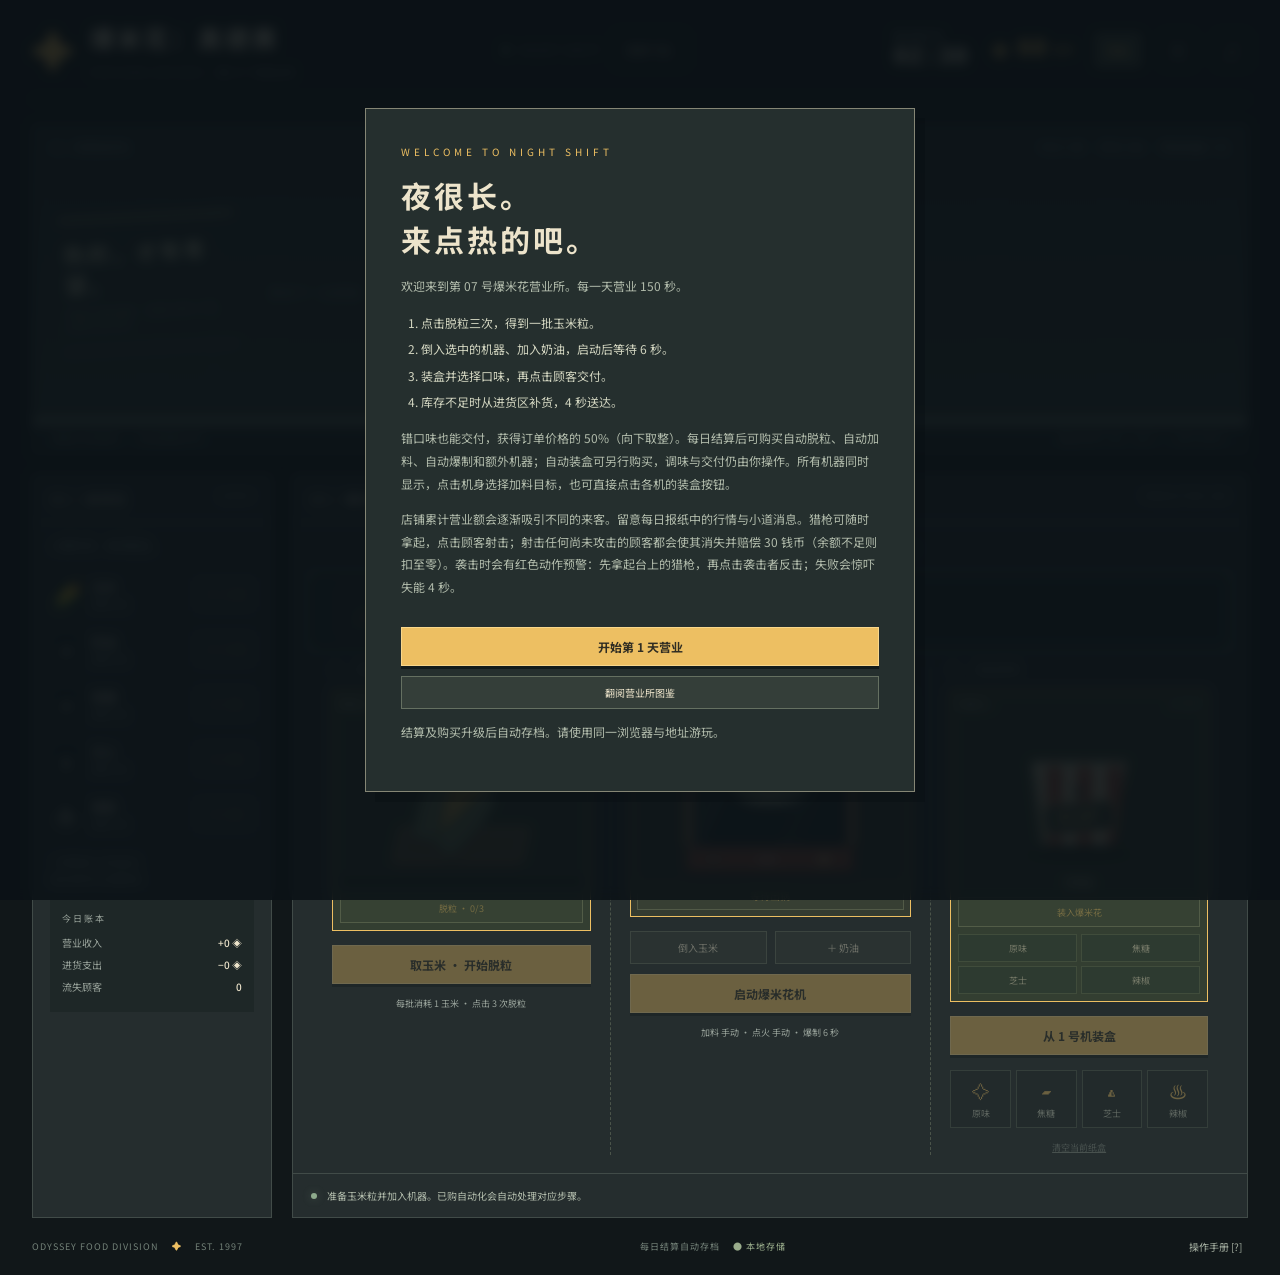
==== index.html @ 629ffd9e "初始版本提交" ====
<!doctype html>
<html lang="zh-CN">
<head><meta charset="utf-8"><meta name="viewport" content="width=device-width,initial-scale=1"><title>爆米花：奥德赛 · 深夜营业所</title><link rel="stylesheet" href="style.css"></head>
<body>
<div class="app">
 <header><div class="brand"><span class="brand-icon">✦</span><div><h1>爆米花：奥德赛</h1><small>POPCORN ODYSSEY / 第 07 号营业所</small></div></div><div class="shift"><span class="live-dot"></span> NIGHT SHIFT <b id="day">DAY 01</b></div><div class="stats"><span>营业倒计时 <b id="time">02:30</b></span><span class="wallet">◈ <b id="money">60</b><small> 钱币</small></span><button id="codex" class="codex-launch">图鉴</button><button id="pause" class="icon-btn" title="暂停营业">Ⅱ</button><button id="sound" class="icon-btn" title="声音开关">♪</button></div></header>
 <main>
  <section class="customers-zone"><div class="section-caption"><span>01 / 顾客接待区</span><span id="served">今日完成 00 单</span></div><div class="wall-sign"><span>热的，才有希望。</span><small>FRESH POPCORN · OPEN UNTIL THE LIGHTS GO OUT</small></div><div id="customers" class="customers"></div><div class="counter-front"><span>请按订单调味 · 点击顾客交付</span><span>营业许可 NO. 007 — ODYSSEY</span></div></section>
  <div class="workspace">
   <aside class="supply panel"><div class="panel-heading"><span>02 / 进货区</span><small>SUPPLY</small></div><p class="muted">小额补货，夜间配送。</p><div id="supplies"></div><div class="delivery-note">↳ 货物将在 4 秒后送达<br>每次进货均从余额扣除</div><div class="ledger"><span>今 日 账 本</span><div>营业收入 <b id="revenue">+0 ◈</b></div><div>进货支出 <b id="expense">−0 ◈</b></div><div>流失顾客 <b id="lost">0</b></div></div></aside>
   <section class="workbench panel"><div class="panel-heading"><span>03 / 爆米花操作台</span><small>PRODUCTION LINE</small></div><div class="steps"><span id="step1">1 脱粒</span><i>→</i><span id="step2">2 爆制</span><i>→</i><span id="step3">3 装盒</span><i>→</i><span id="step4">4 调味交付</span></div><div id="security-rack" class="security-rack"><button id="shotgun" class="shotgun" aria-label="拿起或放下猎枪"><svg viewBox="0 0 210 50" aria-hidden="true"><path d="M6 33L41 20 81 24 93 16 199 16V22H94L83 33 55 29 25 47Z" fill="#92684d" stroke="#17272b" stroke-width="3"/><path d="M86 14H201V21H85Z" fill="#a4aba0"/><path d="M71 30Q69 43 84 38L90 26" fill="none" stroke="#b4b6a4" stroke-width="3"/></svg><span id="gun-label">拿起猎枪</span></button><button id="fire-shotgun" class="secondary">空放一枪</button><span id="security-status">店员值守</span></div><div class="stations">
    <div class="station prep"><div class="station-label">A — 原料处理</div><div id="prep-tables" class="worktable-slots"></div><button id="shell" class="action">取玉米 · 开始脱粒</button><p class="hint">每批消耗 1 玉米 · 点击 3 次脱粒</p></div>
    <div class="station machine-station"><div class="station-label">B — 高温爆制</div><div id="machine-fleet" class="machine-fleet" aria-label="全部爆米花机"></div><div class="machine-actions"><button id="load" class="secondary">倒入玉米</button><button id="butter" class="secondary">＋ 奶油</button></div><button id="cook" class="action">启动爆米花机</button><p id="machine-hint" class="hint">玉米 + 奶油 → 1 份爆米花 · 6 秒</p></div>
    <div class="station packing"><div class="station-label">C — 装盒调味</div><div id="pack-tables" class="worktable-slots"></div><button id="pack" class="action">装入爆米花</button><div class="flavors"><button data-flavor="original"><i>✧</i>原味</button><button data-flavor="caramel"><i>▰</i>焦糖</button><button data-flavor="cheese"><i>◭</i>芝士</button><button data-flavor="chili"><i>♨</i>辣椒</button></div><button id="discard" class="text-btn">清空当前纸盒</button></div>
   </div><div class="work-status"><span class="status-lamp"></span><span id="instruction">营业准备中。每一份热食，都是漫长夜晚的小小慰藉。</span></div></section>
  </div>
 </main><footer><span>ODYSSEY FOOD DIVISION <b>✦</b> EST. 1997</span><span>每日结算自动存档 <span id="save-state">● 本地存储</span></span><button id="help">操作手册 [?]</button></footer>
</div><div id="gun-pointer" hidden aria-hidden="true"><span class="gun-reticle">+</span><svg viewBox="0 0 210 50" aria-hidden="true"><path d="M6 33L41 20 81 24 93 16 199 16V22H94L83 33 55 29 25 47Z" fill="#92684d" stroke="#17272b" stroke-width="3"/><path d="M86 14H201V21H85Z" fill="#a4aba0"/><path d="M71 30Q69 43 84 38L90 26" fill="none" stroke="#b4b6a4" stroke-width="3"/></svg><small>已持枪 · 右键放下</small></div><div id="combat-alert" class="combat-alert" role="status"></div><div id="toast" role="status"></div><div id="overlay" class="overlay"></div><div id="codex-overlay" class="overlay hidden" role="dialog" aria-modal="true" aria-label="营业所图鉴"></div><script src="catalog-data.js"></script><script src="ui-dom.js"></script><script src="characters.js"></script><script src="interface.js"></script><script src="night-events.js"></script><script src="gun-pointer.js"></script><script src="game.js"></script>
</body></html>
---- style.css ----
@import url('https://fonts.googleapis.com/css2?family=Noto+Sans+SC:wght@400;500;700;900&display=swap');
:root{--bg:#161c1e;--panel:#252d2e;--line:#414b48;--cream:#ede4cb;--muted:#99a39b;--yellow:#edbf62;--red:#ad5344;--green:#8daa8c}*{box-sizing:border-box}body{margin:0;background:#111719;color:var(--cream);font-family:'Noto Sans SC','Microsoft YaHei',sans-serif;font-size:14px}.app{max-width:1600px;margin:auto;padding:0 32px}button{font:inherit;cursor:pointer;transition:filter .15s,transform .15s}button:hover:not(:disabled){filter:brightness(1.16);transform:translateY(-1px)}button:disabled{opacity:.35;cursor:not-allowed}header{height:100px;display:flex;align-items:center;justify-content:space-between;border-bottom:1px solid var(--line);gap:20px}.brand{display:flex;align-items:center;gap:14px}.brand-icon{font-size:44px;color:var(--yellow)}h1{font-size:24px;letter-spacing:3px;margin:0 0 5px}.brand small{font-size:9px;letter-spacing:2px;color:var(--muted)}.shift{font-size:10px;letter-spacing:2px;color:var(--muted);display:flex;align-items:center;gap:12px}.shift b{color:var(--cream);border:1px solid var(--line);padding:8px 12px}.live-dot,.status-lamp{display:inline-block;background:var(--green);width:6px;height:6px;border-radius:50%;box-shadow:0 0 10px #8daa8c55}.stats{display:flex;align-items:center;gap:22px}.stats>span{font-size:10px;color:var(--muted)}.stats b{font-family:monospace;font-size:25px;color:var(--cream);display:block}.stats .wallet{display:flex;align-items:center;gap:7px;color:var(--yellow);font-size:20px}.wallet b{color:var(--yellow)}.wallet small{font-size:10px}.icon-btn{background:none;color:var(--cream);border:1px solid var(--line);width:32px;height:32px}.customers-zone{height:302px;position:relative;overflow:hidden;background:repeating-linear-gradient(90deg,transparent 0,transparent 119px,#ffffff03 120px),linear-gradient(#202a2b,#303d3a);border:1px solid var(--line);margin-top:24px}.section-caption{display:flex;justify-content:space-between;padding:14px 18px;font-size:10px;letter-spacing:2px;color:var(--muted)}.wall-sign{position:absolute;left:28px;top:90px;width:175px;transform:rotate(-3deg);border-top:3px solid #9f9d7a;border-bottom:1px solid #9f9d7a;padding:18px 4px;color:#b2b398}.wall-sign span{font-size:21px;font-weight:900;letter-spacing:3px}.wall-sign small{display:block;font-size:7px;margin-top:8px;line-height:1.8;letter-spacing:1px}.customers{display:flex;justify-content:center;gap:36px;height:240px;padding-left:180px}.customer{width:205px;position:relative;cursor:pointer;border:0;background:none;color:var(--cream);padding:0;align-self:stretch}.order{position:relative;background:var(--cream);color:#333a34;padding:11px 13px;text-align:left;box-shadow:4px 4px #0d171733;z-index:3;border-radius:2px}.order:after{content:'';position:absolute;bottom:-8px;left:28px;border-left:8px solid transparent;border-top:9px solid var(--cream)}.order .order-top{display:flex;justify-content:space-between;font-size:9px;color:#767768;margin-bottom:5px}.order strong{font-size:17px;letter-spacing:1px}.order .price{float:right;color:#7f6537;font-size:15px}.patience{height:3px;background:#c5c5b4;margin-top:9px}.patience div{height:100%;background:#748b6b;transition:width .2s}.customer svg{height:161px;width:155px;display:block;margin:0 auto}.customer.deliverable .order{outline:2px solid var(--yellow)}.empty-customer{width:205px;border:1px dashed #ffffff12;margin:35px 0 50px;display:flex;align-items:center;justify-content:center;font-size:11px;color:#7a8780;letter-spacing:2px}.counter-front{position:absolute;bottom:0;left:0;right:0;background:#1b2526;border-top:7px solid #69756a;box-shadow:0 -5px 0 #303a32;height:35px;padding:7px 20px;display:flex;justify-content:space-between;color:#8c998c;font-size:9px;letter-spacing:2px}.workspace{display:grid;grid-template-columns:240px 1fr;gap:20px;margin-top:20px}.panel{border:1px solid var(--line);background:var(--panel)}.panel-heading{display:flex;justify-content:space-between;border-bottom:1px solid var(--line);padding:15px 18px;font-size:12px;letter-spacing:2px}.panel-heading small{font-size:8px;color:var(--muted);letter-spacing:1px}.supply{padding-bottom:14px}.muted{color:var(--muted);font-size:11px;margin:14px 18px}.supply-item{display:flex;align-items:center;gap:10px;padding:10px 17px;border-bottom:1px solid #ffffff06}.supply-icon{width:32px;height:34px;display:grid;place-items:center;font-size:22px;background:#172022;border:1px solid #454b3c}.supply-info{flex:1;font-size:12px}.supply-info small{display:block;font-size:9px;color:var(--muted);margin-top:3px}.buy{background:#343d37;color:var(--yellow);border:1px solid #61624b;font-size:10px;padding:6px 7px;min-width:59px}.delivery-note{font-size:9px;line-height:1.9;color:var(--muted);margin:12px 18px}.ledger{margin:12px 17px 0;background:#1e2727;padding:12px;font-size:10px;color:var(--muted)}.ledger>span{font-size:9px;display:block;margin-bottom:10px}.ledger>div{display:flex;justify-content:space-between;margin:6px 0}.ledger b{color:var(--cream);font-weight:500}.steps{display:flex;justify-content:center;gap:22px;padding:18px 10px;color:#8c9890;font-size:10px}.steps i{font-style:normal;color:#626d63}.steps .active{color:var(--yellow)}.stations{display:grid;grid-template-columns:1fr 1.18fr 1fr;min-height:352px;padding:0 20px}.station{text-align:center;padding:0 19px;min-width:0}.station+.station{border-left:1px dashed #4b544a}.station-label{font-size:9px;letter-spacing:2px;color:#a6aea0;text-align:left}.prep-art{height:176px;position:relative;display:grid;place-items:center}.board{position:absolute;bottom:13px;width:165px;height:53px;background:#665542;border:3px solid #89765a;transform:skewX(-12deg);box-shadow:0 8px #463c31;background-image:repeating-linear-gradient(0deg,transparent 0,transparent 8px,#00000017 9px)}.corn{position:relative;width:55px;height:120px;transform:rotate(29deg);z-index:2;margin-top:5px;filter:drop-shadow(4px 4px 0 #0003)}.kernels{position:absolute;inset:0;border-radius:50% 50% 35% 35%;background:radial-gradient(ellipse,#f0c668 49%,#a88739 55%,transparent 60%) 0 0/12px 14px;background-color:#ccaa50;border:2px solid #c2a051}.leaf{position:absolute;background:#758566;border:2px solid #4b634d;width:28px;height:85px;bottom:-4px}.leaf.left{left:-10px;border-radius:100% 0 0 20%;transform:rotate(-18deg)}.leaf.right{right:-9px;border-radius:0 100% 20% 0;transform:rotate(18deg)}h3{font-size:12px;font-weight:500;margin:10px 0 14px}.progress{height:4px;background:#161e20;margin:0 0 15px}.progress>div{height:100%;background:var(--yellow);transition:width .2s;width:0}.action{background:var(--yellow);border:1px solid #f9d78b;color:#302d23;padding:10px 8px;width:100%;font-weight:700;font-size:12px;box-shadow:0 3px #121b1b}.hint{font-size:9px;line-height:1.7;color:var(--muted);margin-top:12px}.machine{width:190px;max-width:100%;margin:13px auto 15px;filter:drop-shadow(5px 5px 0 #1117)}.machine-roof{height:30px;background:#a95442;border:3px solid #432f28;outline:1px solid #c77759;font-size:9px;font-weight:900;line-height:24px;letter-spacing:1px}.machine-roof span{color:var(--yellow)}.machine-glass{height:126px;position:relative;overflow:hidden;border:7px solid #b77c57;border-top:0;border-bottom:0;background:linear-gradient(115deg,#a9c6b21b 25%,#d8e1cc2a 26%,transparent 29%,transparent 65%,#d8e1cc12 66%,transparent 80%),#182426}.pot{position:absolute;left:23%;top:25px;width:54%;height:35px;background:linear-gradient(90deg,#646b60,#b5b79b,#626d61);border-radius:3px 3px 30px 30px;border-top:6px solid #3b4540;z-index:2}.pot:before{content:'';position:absolute;width:4px;height:27px;background:#9c9e86;top:-31px;left:50%}.machine-base{height:36px;background:#9e5040;border:3px solid #583c2e;display:flex;align-items:center;justify-content:space-around}.machine-base span{width:7px;height:7px;background:#668a6c;border-radius:50%}.machine-base b{font-size:8px;font-weight:500}.machine-base i{font-style:normal;color:#eac979}.popcorn-pile{position:absolute;bottom:0;left:0;right:0;height:0;background:radial-gradient(circle at 7px 6px,#f3dfa0 0 5px,#bfa568 6px,transparent 7px) 0 0/17px 15px;transition:height 1s;z-index:1}.machine.ready .popcorn-pile{height:53px}.machine.cooking .popcorn-pile{height:35px;animation:pop .3s infinite alternate}.machine.cooking .heat-glow{position:absolute;inset:0;box-shadow:inset 0 -20px 40px #f4b54266}.machine.cooking .pot{animation:shake .15s infinite alternate}.machine-actions{display:flex;gap:8px;margin-bottom:10px}.secondary{background:#343e39;color:var(--cream);border:1px solid #657061;padding:8px 4px;font-size:10px;flex:1}.box-scene{height:170px;position:relative;display:grid;place-items:center}.food-box{position:relative;width:95px;height:103px;margin-top:30px;filter:drop-shadow(5px 5px 0 #1115);z-index:2}.carton{position:absolute;inset:20px 0 0;clip-path:polygon(0 0,100% 0,88% 100%,12% 100%);background:repeating-linear-gradient(90deg,#d7ccb0 0,#d7ccb0 15px,#a34e40 15px,#a34e40 30px);border-top:4px solid #ece1c3;color:#f3d480;display:flex;flex-direction:column;align-items:center;justify-content:center}.carton b{background:#283331;border:2px solid #d8be78;padding:2px 10px;transform:rotate(-5deg);font-family:Georgia;font-size:20px}.carton span{color:#2a3935;font-size:16px}.box-popcorn{position:absolute;top:0;width:95px;height:44px;border-radius:60% 60% 0 0;background:radial-gradient(circle,#f5e4b2 0 6px,#c4ac70 7px,transparent 8px) 0 0/17px 16px;opacity:0}.food-box.filled .box-popcorn{opacity:1}.food-box.caramel .box-popcorn{filter:sepia(1) saturate(3)}.food-box.cheese .box-popcorn{filter:sepia(1) saturate(5)}.food-box.chili .box-popcorn{filter:sepia(1) saturate(5) hue-rotate(325deg)}.shelf-shadow{position:absolute;bottom:10px;width:140px;height:16px;border-radius:50%;background:#111a1b66}.flavors{display:grid;grid-template-columns:repeat(4,1fr);gap:5px;margin-top:15px}.flavors button{background:#1e2727;border:1px solid #526052;color:#c5ccb9;font-size:9px;padding:7px 1px}.flavors i{display:block;font-style:normal;font-size:18px;color:var(--yellow);margin-bottom:3px}.flavors button.selected{border-color:var(--yellow);background:#4b4933;color:var(--yellow)}.text-btn{background:none;border:0;color:#8a958b;font-size:9px;margin-top:12px;text-decoration:underline}.work-status{border-top:1px solid var(--line);margin-top:18px;padding:14px 18px;display:flex;align-items:center;gap:10px;font-size:10px;color:#b2bcac}footer{display:flex;align-items:center;justify-content:space-between;color:#738178;font-size:9px;letter-spacing:1px;padding:20px 0}footer b{color:var(--yellow);margin:0 10px}footer button{color:#a5afa1;background:none;border:0;font-size:10px}#save-state{color:#9aad8c;margin-left:10px}#toast{position:fixed;bottom:40px;left:50%;transform:translate(-50%,20px);opacity:0;pointer-events:none;background:var(--cream);color:#303b33;padding:12px 24px;border-left:4px solid var(--yellow);z-index:20;transition:.2s;font-size:13px}#toast.show{opacity:1;transform:translate(-50%,0)}.overlay{position:fixed;inset:0;background:#0b1216df;backdrop-filter:blur(6px);display:grid;place-items:center;z-index:10;padding:20px}.overlay.hidden{display:none}.modal{max-width:550px;width:100%;border:1px solid #858675;background:#252f2e;padding:35px;box-shadow:10px 10px 0 #080e1155}.modal .eyebrow{color:var(--yellow);font-size:10px;letter-spacing:4px}.modal h2{font-size:30px;letter-spacing:3px;margin:14px 0}.modal p{font-size:12px;color:#b1bbab;line-height:1.9}.modal ol{padding-left:20px;color:#d2d5c0;font-size:12px;line-height:2.2}.modal .action{margin-top:16px}.modal .secondary{margin-top:10px;width:100%}.modal .result-row{display:flex;justify-content:space-between;padding:12px 0;border-bottom:1px solid var(--line);color:#bbc6b3}.modal .result-row b{color:var(--yellow)}@keyframes pop{to{transform:translateY(-7px)}}@keyframes shake{to{transform:rotate(3deg)}}@media(min-width:1500px){.customers-zone{height:325px}.customers{height:263px}.customer svg{height:185px}.stations{min-height:390px}.prep-art,.box-scene{height:200px}.machine{margin-top:26px;margin-bottom:25px}.machine-glass{height:140px}}@media(max-width:1100px){.app{padding:0 16px}.shift{display:none}.workspace{grid-template-columns:195px 1fr;gap:12px}.station{padding:0 10px}.stations{padding:0 10px}.wall-sign{display:none}.customers{padding-left:0;gap:20px}.steps{gap:12px}.panel-heading{padding:14px 12px}.panel-heading small{display:none}.supply-item{padding:10px}.stats{gap:12px}}@media(max-width:760px){header{height:85px}.brand-icon{display:none}h1{font-size:17px;letter-spacing:1px}.brand small{font-size:7px;letter-spacing:0}.stats{gap:9px}.stats b{font-size:20px}.stats .wallet small{display:none}.icon-btn{width:26px}.customers{gap:10px;padding:0 10px}.customer{width:31%}.order{padding:9px}.order strong{font-size:12px}.order .price{font-size:11px}.order .order-top{font-size:8px}.customer svg{max-width:100%}.customers-zone{margin-top:14px;height:270px}.workspace{display:flex;flex-direction:column}.supply #supplies{display:flex;flex-wrap:wrap}.supply-item{width:33.33%;padding:9px 7px}.supply-icon{display:none}.supply .muted,.delivery-note,.ledger{display:none}.supply{padding-bottom:0}.stations{min-height:350px;padding:0 5px}.station{padding:0 6px}.station-label{font-size:8px;letter-spacing:0}.prep-art{height:170px}.board{width:90px}.machine{margin-top:28px}.machine-roof{font-size:6px;letter-spacing:0}.machine-glass{height:117px;border-width:4px}.machine-base b{font-size:6px}.machine-actions{gap:4px}.secondary{font-size:9px}.action{font-size:10px;padding:10px 3px}.hint{font-size:8px}.flavors{grid-template-columns:repeat(2,1fr);margin-top:10px}.flavors button{padding:4px}.flavors i{display:inline;font-size:12px;margin-right:3px}h3{font-size:10px}.box-scene{height:175px}.food-box{transform:scale(.85)}.steps{font-size:9px;gap:8px}.work-status{font-size:9px}.counter-front span:last-child{display:none}footer{font-size:8px;letter-spacing:0}footer>span:first-child{display:none}.modal{padding:25px}.empty-customer{width:31%}}

/* After-hours upgrades and production fleet */
.overlay{overflow-y:auto;place-items:safe center}.modal{max-height:calc(100dvh - 40px);overflow-y:auto}.shop-modal{max-width:780px;padding:26px 30px}.shop-modal h2{font-size:25px;margin:10px 0 16px}.daily-summary{display:flex;flex-wrap:wrap;gap:8px 20px;font-size:11px;color:var(--muted);line-height:1.8}.daily-summary b{color:var(--yellow)}.shop-balance{display:flex;align-items:center;justify-content:space-between;border-bottom:1px solid var(--line);padding:15px 0;font-size:12px}.shop-balance b{color:var(--yellow);font:24px monospace}.upgrade-grid{display:grid;grid-template-columns:repeat(2,minmax(0,1fr));gap:12px;margin:15px 0}.upgrade-card{position:relative;background:#1c2727;border:1px solid #48594f;padding:14px}.upgrade-icon{position:absolute;right:13px;top:12px;color:var(--yellow);font-size:24px}.upgrade-card h3{font-size:13px;margin:0 30px 8px 0}.upgrade-card p{font-size:11px;line-height:1.7;min-height:38px;margin:0}.upgrade-card .secondary{margin-top:9px;color:var(--yellow)}.next-night{border-left:3px solid #9c8baf;background:#383444;padding:12px 15px;display:flex;flex-direction:column;gap:6px}.next-night b{color:#d1c2e4;font-size:12px}.next-night span{font-size:10px;color:#b5b0c3}.shop-modal p.save-note{font-size:10px;margin-bottom:0}.shop-modal>.action{margin-top:12px}.machine-fleet{display:flex;gap:8px;margin:0 20px 18px;padding:0 0 12px;border-bottom:1px solid #414b48}.machine-tab{display:flex;align-items:center;gap:8px;background:#1c2829;color:var(--muted);border:1px solid #4a5951;padding:8px 12px;flex:1;min-width:0}.machine-tab b{font-size:10px;white-space:nowrap}.machine-tab small{font-size:9px;margin-left:auto;white-space:nowrap}.machine-tab.selected{border-color:var(--yellow);color:var(--yellow);background:#383d31}.machine-tab.unit-ready .mini-machine{color:#b9dc97;text-shadow:0 0 9px #b9dc9766}.mini-machine{font-size:20px}.customers{justify-content:flex-start;overflow-x:auto;overflow-y:hidden;padding-right:20px;padding-bottom:8px;scrollbar-width:thin;scrollbar-color:#81927a #24302f}.customer,.empty-customer{flex-shrink:0}.discount-delivery .order{outline:2px solid #bb7957}.discount-label{display:block;color:#9e503c;font-size:9px;margin-top:3px}.order .price{float:none;display:block;margin-top:3px}.customers-zone{height:330px}.customers{height:268px}.section-caption{letter-spacing:1px}.order{min-height:87px}.customer svg{height:153px}@media(max-width:1100px){.customers{padding-left:20px}}@media(max-width:760px){.customers-zone{height:315px}.customers{height:252px;gap:10px;padding-left:10px;padding-right:10px}.customer,.empty-customer{width:155px}.section-caption{font-size:9px;gap:12px}.section-caption>span:last-child{text-align:right;max-width:65%}.machine-fleet{margin:0 10px 12px;display:grid;grid-template-columns:repeat(2,minmax(0,1fr))}.machine-tab{padding:6px}.machine-tab small{font-size:8px}.shop-modal{padding:20px}.upgrade-card{padding:10px}.upgrade-card p{font-size:10px;min-height:51px}.upgrade-icon{font-size:18px;right:8px}.upgrade-card h3{font-size:11px;margin-right:20px}.next-night span{line-height:1.6}}@media(max-width:390px){.upgrade-grid{grid-template-columns:1fr}.upgrade-card p{min-height:0}}

/* All machines remain visible; the fleet scales down as it grows. */
.stations{grid-template-columns:minmax(120px,.8fr) minmax(260px,1.8fr) minmax(130px,.85fr)}
.machine-fleet{display:grid;grid-template-columns:repeat(2,minmax(0,1fr));gap:10px;margin:14px 0;padding:0;border:0;align-content:center;min-height:215px}.machine-fleet.fleet-count-1{grid-template-columns:minmax(0,1fr)}.machine-unit{min-width:0;border:1px solid #526052;background:#1c2728;padding:6px}.machine-unit.selected{border-color:var(--yellow);background:#343b31}.machine-select{display:block;width:100%;padding:0;background:none;border:0;color:var(--cream)}.unit-heading{display:flex;justify-content:space-between;align-items:center;font-size:10px;gap:4px}.unit-heading small{font-size:8px;color:var(--muted)}.machine-select .machine{width:170px;max-width:100%;margin:8px auto;filter:drop-shadow(2px 3px 0 #1117)}.machine-select .machine-glass{height:100px}.machine-select .machine-roof{font-size:8px;height:25px;line-height:19px}.machine-select .machine-base{height:28px}.unit-pack{width:100%;border:1px solid #8c9670;color:var(--yellow);background:#3d4737;font-size:10px;padding:6px 2px}.fleet-count-2 .machine{width:140px}.fleet-count-3 .machine,.fleet-count-4 .machine{width:110px;margin:5px auto}.fleet-count-3 .machine-glass,.fleet-count-4 .machine-glass{height:65px;border-width:4px}.fleet-count-3 .machine-roof,.fleet-count-4 .machine-roof{height:20px;line-height:14px;font-size:7px}.fleet-count-3 .machine-base,.fleet-count-4 .machine-base{height:22px}.fleet-count-3 .machine-base b,.fleet-count-4 .machine-base b{font-size:7px}.fleet-count-3 .pot,.fleet-count-4 .pot{top:16px;height:24px}.fleet-count-3 .machine.ready .popcorn-pile,.fleet-count-4 .machine.ready .popcorn-pile{height:27px}.machine-station .machine-actions{margin-top:12px}.machine-unit .machine-select:disabled{opacity:.8}.codex-launch{border:1px solid #9b9b70;background:#354138;color:var(--yellow);padding:7px 10px;font-size:11px;white-space:nowrap}#codex-overlay{z-index:15}.codex-modal{max-width:920px;width:100%}.codex-heading{display:flex;align-items:center;justify-content:space-between;gap:20px}.codex-heading h2{font-size:26px;margin:10px 0 18px}.codex-heading .secondary{width:auto;flex:none;margin:0;padding:9px 15px}.codex-tabs{display:flex;gap:10px;border-bottom:1px solid var(--line);padding-bottom:12px}.codex-tabs button{border:1px solid #56665b;background:#202d2d;color:#b6c0ae;padding:10px 16px}.codex-tabs button.selected{border-color:var(--yellow);color:var(--yellow);background:#3a4131}.codex-note{font-size:10px!important}.encyclopedia-grid{display:grid;grid-template-columns:repeat(3,minmax(0,1fr));gap:14px}.encyclopedia-entry{padding:15px;border:1px solid #4b5b50;background:#1b2828;min-width:0}.encyclopedia-entry>small{font-size:9px;color:#a4af96;letter-spacing:1px}.encyclopedia-entry h3{font-size:15px;margin:8px 0}.encyclopedia-entry p{font-size:11px;line-height:1.8;margin:8px 0}.entry-rule{color:#d4d3b3!important;border-left:2px solid #8e9568;padding-left:9px}.entry-metrics{font-size:10px;line-height:1.8;color:var(--yellow);border-top:1px solid #3e4c42;padding-top:10px;margin-top:12px}.specimen{height:130px;display:flex;align-items:center;justify-content:center;background:radial-gradient(ellipse,#66736530,transparent 75%);margin-bottom:12px;overflow:hidden}.specimen svg{height:150px;width:130px}.ingredient-entry .specimen{font-size:66px;color:var(--yellow)}.ingredient-caramel{color:#c98a47!important}.ingredient-cheese{color:#e2bc58!important}.ingredient-chili{color:#b56c50!important}.unknown-portrait{font:60px Georgia;color:#64716a;border:1px dashed #58645a;border-radius:45% 45% 20% 20%;padding:20px 34px}.entry-locked{background:#20292a;border-style:dashed}.entry-locked h3,.entry-locked p{color:#829188!important}@media(max-width:1100px){.stations{grid-template-columns:minmax(110px,.8fr) minmax(225px,1.6fr) minmax(120px,.9fr)}.station{padding:0 8px}.stats{gap:8px}}@media(max-width:760px){.stations{display:grid;grid-template-columns:1fr 1fr;gap:18px 0}.machine-station{grid-column:1/-1;grid-row:1;border-left:0!important;border-bottom:1px dashed #4b544a;padding-bottom:15px}.machine-station .station-label{text-align:center}.prep{grid-column:1;grid-row:2}.packing{grid-column:2;grid-row:2}.machine-fleet{min-height:0;margin:12px 0}.machine-fleet.fleet-count-1{max-width:220px;margin:12px auto}.fleet-count-2{max-width:380px;margin:12px auto}.fleet-count-3,.fleet-count-4{grid-template-columns:repeat(2,minmax(0,1fr));max-width:400px;margin:12px auto}.machine-station>.action,.machine-station>.machine-actions{max-width:400px;margin-left:auto;margin-right:auto}.machine-station .machine-hint{margin-bottom:0}.machine-unit{padding:7px}.unit-pack{min-height:32px}.codex-modal{padding:20px}.encyclopedia-grid{grid-template-columns:repeat(2,minmax(0,1fr));gap:10px}.encyclopedia-entry{padding:10px}.codex-tabs button{padding:8px 10px;font-size:11px}.specimen{height:110px}.codex-launch{padding:6px}.stats{gap:5px}.brand small{max-width:125px;display:block}header{gap:8px}h1{font-size:14px}.stats b{font-size:17px}.stats>span{font-size:8px}}@media(max-width:390px){.encyclopedia-grid{grid-template-columns:1fr}.codex-heading h2{font-size:22px}.stats .wallet{gap:3px}.brand small{font-size:6px}.codex-launch{font-size:10px}}

/* Preserve hit targets while timers update and while hovering. */
button:hover:not(:disabled){transform:none}.worktable-slots{display:grid;grid-template-columns:repeat(2,minmax(0,1fr));gap:5px;margin:12px 0}.table-slot{border:1px solid #536351;background:#1d2b2b;color:#bfc6b4;padding:7px 3px;font-size:9px;min-width:0;min-height:40px}.table-slot small{display:block;font-size:8px;margin-top:4px;color:var(--muted)}.table-slot.selected{border-color:var(--yellow);color:var(--yellow);background:#3a4233}.unit-pack,.table-slot,.buy,.machine-select{touch-action:manipulation}

/* Every workstation has its own complete illustration and controls. */
.stations{grid-template-columns:minmax(0,1fr) minmax(0,1.08fr) minmax(0,1fr)}.worktable-fleet{display:grid;grid-template-columns:repeat(2,minmax(0,1fr));gap:8px;margin:14px 0}.worktable-fleet.table-count-1{grid-template-columns:minmax(0,1fr)}.worktable-unit{min-width:0;padding:7px;border:1px solid #536351;background:#1b2828}.worktable-unit.selected{border-color:var(--yellow);background:#333e31}.table-select{display:block;width:100%;padding:0;border:0;background:none;color:var(--cream)}.table-select:disabled{opacity:.8}.worktable-unit .prep-art{height:110px}.worktable-unit .corn{transform:rotate(29deg) scale(.65);margin-top:-16px}.worktable-unit .board{width:90%;max-width:130px;height:35px;bottom:9px}.shelled-grains{position:absolute;bottom:12px;right:12%;color:#efc05e;font-size:20px;line-height:.55;letter-spacing:3px;transform:rotate(-8deg);z-index:3;text-shadow:1px 2px #92733c}.worktable-unit .progress{margin:9px 0}.worktable-unit .box-scene{height:113px}.worktable-unit .food-box{transform:scale(.7);margin-top:5px}.worktable-unit .shelf-shadow{max-width:90%;width:110px;bottom:8px}.box-state{display:block;font-size:10px;margin:3px 0 8px;min-height:15px}.table-flavors{display:grid;grid-template-columns:repeat(2,minmax(0,1fr));gap:4px;margin-top:7px}.table-flavors button{font-size:9px;padding:6px 1px;min-height:28px;background:#24332f;color:var(--cream);border:1px solid #59674f}.table-flavors button.selected{color:var(--yellow);border-color:var(--yellow)}.table-count-1 .prep-art{height:160px}.table-count-1 .corn{transform:rotate(29deg) scale(.95);margin-top:5px}.table-count-1 .box-scene{height:160px}.table-count-1 .food-box{transform:scale(1)}.table-count-3 .prep-art,.table-count-4 .prep-art{height:90px}.table-count-3 .corn,.table-count-4 .corn{transform:rotate(29deg) scale(.5);margin-top:-25px}.table-count-3 .box-scene,.table-count-4 .box-scene{height:90px}.table-count-3 .food-box,.table-count-4 .food-box{transform:scale(.58);margin-top:-10px}.worktable-unit .unit-heading{font-size:9px;flex-wrap:wrap}.worktable-unit .unit-heading small{font-size:8px}.worktable-unit .unit-pack{font-size:9px;min-height:30px}@media(max-width:1100px) and (min-width:761px){.station{padding:0 5px}.worktable-fleet{gap:5px}.worktable-unit{padding:5px}.worktable-unit .unit-heading small{font-size:7px}.worktable-unit .unit-pack{font-size:8px}}@media(max-width:760px){.stations{grid-template-columns:1fr 1fr}.worktable-unit{padding:5px}.worktable-fleet{gap:5px}.table-flavors button{font-size:8px}.worktable-unit .unit-heading small{display:block}.worktable-unit .prep-art{height:90px}.worktable-unit .corn{transform:rotate(29deg) scale(.5)}.worktable-unit .food-box{transform:scale(.55)}.worktable-unit .box-scene{height:90px}.table-count-1 .prep-art,.table-count-1 .box-scene{height:140px}.table-count-1 .corn{transform:rotate(29deg) scale(.85)}.table-count-1 .food-box{transform:scale(.9)}}

.security-rack{display:flex;align-items:center;gap:18px;padding:10px 20px;margin:0 18px 15px;border:1px solid #687258;background:#182526;position:sticky;top:0;z-index:5}.shotgun{display:flex;align-items:center;gap:10px;background:#394137;color:var(--cream);border:1px solid #8a9375;padding:5px 12px;flex-shrink:0}.shotgun svg{width:145px;height:40px}.shotgun span{font-size:11px}.shotgun.armed{border-color:var(--yellow);color:var(--yellow);background:#5a5031}.security-rack>span{font-size:11px;color:#b8c1ad}.security-rack.danger{border-color:#d47f60;background:#3d2d29}.customer.attacking{z-index:4}.customer.attacking .order{background:#e1ad8a;outline:3px solid #c05c46}.customer.attacking svg{animation:attack-windup .24s ease-in-out infinite alternate;filter:drop-shadow(0 0 7px #df785477)}.attack-caption{position:absolute;bottom:22px;left:0;right:0;background:#813f30;color:#ffe4b4;font-size:11px;padding:6px;pointer-events:none}.combat-alert{position:fixed;inset:0;pointer-events:none;z-index:8;display:grid;place-items:center;font-size:24px;font-weight:900;color:#f5d6b8;letter-spacing:3px}.combat-alert.stunned{background:#46281e33;box-shadow:inset 0 0 100px #902f3466;text-shadow:0 2px 6px #111}.combat-alert.shot{background:#fff2cc77}.newspaper{color:#303530;background:#dfdac5;padding:24px;border:5px double #586052;font-family:Georgia,'Microsoft YaHei',serif}.newspaper h2{font-size:42px;text-align:center;letter-spacing:12px;margin:12px 0;color:#293d37}.paper-meta{text-align:center;font-size:10px;letter-spacing:2px}.paper-rule{text-align:center;border-top:3px solid #455344;border-bottom:1px solid #455344;padding:8px;font-size:11px}.newspaper article{border-bottom:1px solid #8b917b;padding:17px 0}.newspaper article small{color:#65715c;font-size:10px}.newspaper article h3{font-size:20px;text-align:left;font-weight:900;margin:9px 0}.newspaper article p{color:#4e5b4b;font-size:13px;line-height:1.9}.newspaper article b{font-size:12px}.newspaper .paper-rumour{background:#cbcdb7;padding:13px;margin-top:15px;border:0}.newspaper .paper-footnote{font-size:10px;color:#5c6b55}.newspaper .action{background:#354a3d;color:#e9dfb9;border-color:#637355}@keyframes attack-windup{from{transform:translateY(0) rotate(-3deg) scale(1.02)}to{transform:translateY(-8px) rotate(3deg) scale(1.1)}}@media(max-width:760px){.security-rack{padding:8px;margin:0 9px 12px;gap:9px;flex-wrap:wrap}.shotgun svg{width:105px}.security-rack>span{font-size:10px}.newspaper{padding:14px;border-width:3px}.newspaper h2{font-size:30px;letter-spacing:6px}.newspaper article h3{font-size:17px}.newspaper article p{font-size:12px}.combat-alert{font-size:17px}}
.customer.attacking .patience{background:#875944}.combat-paused .customer.attacking svg{animation-play-state:paused}
.security-rack #fire-shotgun{flex:none;margin:0;min-height:36px;padding:8px 12px;white-space:nowrap}.security-rack #security-status{flex:1;min-width:140px}

#gun-pointer{position:fixed;z-index:30;pointer-events:none;width:175px;height:70px;filter:drop-shadow(2px 4px 3px #0009)}#gun-pointer[hidden]{display:none}#gun-pointer svg{position:absolute;width:165px;height:42px;left:7px;top:10px;transform:rotate(195deg)}#gun-pointer .gun-reticle{position:absolute;left:-7px;top:-13px;color:#ffe2a0;font:24px monospace;text-shadow:0 1px 3px #000}#gun-pointer small{position:absolute;top:55px;left:15px;white-space:nowrap;color:#f6dfb0;background:#1b282ae6;padding:3px 6px;font-size:9px}
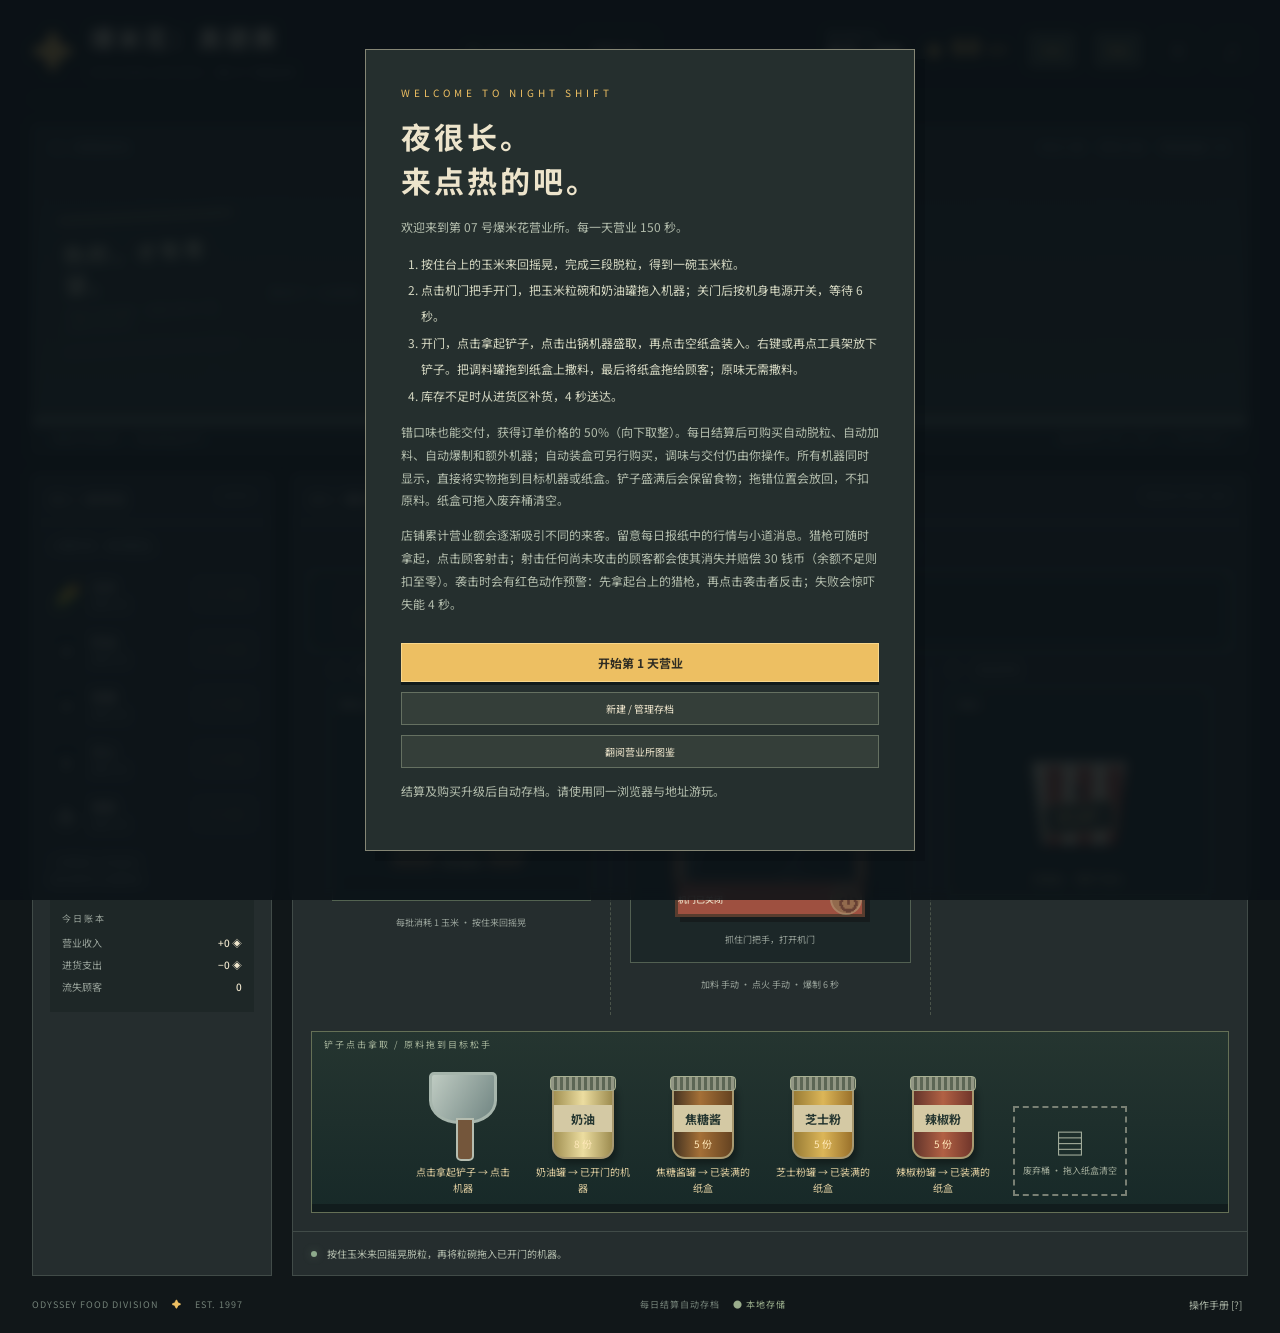
==== commit 8616844a: "增加了存档管理功能 增加了操作动作 手感有待优化" ====
--- a/index.html
+++ b/index.html
@@ -3,17 +3,17 @@
 <head><meta charset="utf-8"><meta name="viewport" content="width=device-width,initial-scale=1"><title>爆米花：奥德赛 · 深夜营业所</title><link rel="stylesheet" href="style.css"></head>
 <body>
 <div class="app">
- <header><div class="brand"><span class="brand-icon">✦</span><div><h1>爆米花：奥德赛</h1><small>POPCORN ODYSSEY / 第 07 号营业所</small></div></div><div class="shift"><span class="live-dot"></span> NIGHT SHIFT <b id="day">DAY 01</b></div><div class="stats"><span>营业倒计时 <b id="time">02:30</b></span><span class="wallet">◈ <b id="money">60</b><small> 钱币</small></span><button id="codex" class="codex-launch">图鉴</button><button id="pause" class="icon-btn" title="暂停营业">Ⅱ</button><button id="sound" class="icon-btn" title="声音开关">♪</button></div></header>
+ <header><div class="brand"><span class="brand-icon">✦</span><div><h1>爆米花：奥德赛</h1><small>POPCORN ODYSSEY / 第 07 号营业所</small></div></div><div class="shift"><span class="live-dot"></span> NIGHT SHIFT <b id="day">DAY 01</b></div><div class="stats"><span>营业倒计时 <b id="time">02:30</b></span><span class="wallet">◈ <b id="money">60</b><small> 钱币</small></span><button id="save-manager" class="codex-launch">存档</button><button id="codex" class="codex-launch">图鉴</button><button id="pause" class="icon-btn" title="暂停营业">Ⅱ</button><button id="sound" class="icon-btn" title="声音开关">♪</button></div></header>
  <main>
-  <section class="customers-zone"><div class="section-caption"><span>01 / 顾客接待区</span><span id="served">今日完成 00 单</span></div><div class="wall-sign"><span>热的，才有希望。</span><small>FRESH POPCORN · OPEN UNTIL THE LIGHTS GO OUT</small></div><div id="customers" class="customers"></div><div class="counter-front"><span>请按订单调味 · 点击顾客交付</span><span>营业许可 NO. 007 — ODYSSEY</span></div></section>
+  <section class="customers-zone"><div class="section-caption"><span>01 / 顾客接待区</span><span id="served">今日完成 00 单</span></div><div class="wall-sign"><span>热的，才有希望。</span><small>FRESH POPCORN · OPEN UNTIL THE LIGHTS GO OUT</small></div><div id="customers" class="customers"></div><div class="counter-front"><span>请按订单调味 · 拖动纸盒交付</span><span>营业许可 NO. 007 — ODYSSEY</span></div></section>
   <div class="workspace">
    <aside class="supply panel"><div class="panel-heading"><span>02 / 进货区</span><small>SUPPLY</small></div><p class="muted">小额补货，夜间配送。</p><div id="supplies"></div><div class="delivery-note">↳ 货物将在 4 秒后送达<br>每次进货均从余额扣除</div><div class="ledger"><span>今 日 账 本</span><div>营业收入 <b id="revenue">+0 ◈</b></div><div>进货支出 <b id="expense">−0 ◈</b></div><div>流失顾客 <b id="lost">0</b></div></div></aside>
    <section class="workbench panel"><div class="panel-heading"><span>03 / 爆米花操作台</span><small>PRODUCTION LINE</small></div><div class="steps"><span id="step1">1 脱粒</span><i>→</i><span id="step2">2 爆制</span><i>→</i><span id="step3">3 装盒</span><i>→</i><span id="step4">4 调味交付</span></div><div id="security-rack" class="security-rack"><button id="shotgun" class="shotgun" aria-label="拿起或放下猎枪"><svg viewBox="0 0 210 50" aria-hidden="true"><path d="M6 33L41 20 81 24 93 16 199 16V22H94L83 33 55 29 25 47Z" fill="#92684d" stroke="#17272b" stroke-width="3"/><path d="M86 14H201V21H85Z" fill="#a4aba0"/><path d="M71 30Q69 43 84 38L90 26" fill="none" stroke="#b4b6a4" stroke-width="3"/></svg><span id="gun-label">拿起猎枪</span></button><button id="fire-shotgun" class="secondary">空放一枪</button><span id="security-status">店员值守</span></div><div class="stations">
-    <div class="station prep"><div class="station-label">A — 原料处理</div><div id="prep-tables" class="worktable-slots"></div><button id="shell" class="action">取玉米 · 开始脱粒</button><p class="hint">每批消耗 1 玉米 · 点击 3 次脱粒</p></div>
+    <div class="station prep"><div class="station-label">A — 原料处理</div><div id="prep-tables" class="worktable-slots"></div><button id="shell" class="action">取玉米 · 开始脱粒</button><p class="hint">每批消耗 1 玉米 · 按住来回摇晃</p></div>
     <div class="station machine-station"><div class="station-label">B — 高温爆制</div><div id="machine-fleet" class="machine-fleet" aria-label="全部爆米花机"></div><div class="machine-actions"><button id="load" class="secondary">倒入玉米</button><button id="butter" class="secondary">＋ 奶油</button></div><button id="cook" class="action">启动爆米花机</button><p id="machine-hint" class="hint">玉米 + 奶油 → 1 份爆米花 · 6 秒</p></div>
     <div class="station packing"><div class="station-label">C — 装盒调味</div><div id="pack-tables" class="worktable-slots"></div><button id="pack" class="action">装入爆米花</button><div class="flavors"><button data-flavor="original"><i>✧</i>原味</button><button data-flavor="caramel"><i>▰</i>焦糖</button><button data-flavor="cheese"><i>◭</i>芝士</button><button data-flavor="chili"><i>♨</i>辣椒</button></div><button id="discard" class="text-btn">清空当前纸盒</button></div>
-   </div><div class="work-status"><span class="status-lamp"></span><span id="instruction">营业准备中。每一份热食，都是漫长夜晚的小小慰藉。</span></div></section>
+   </div><div id="physical-tools"></div><div class="work-status"><span class="status-lamp"></span><span id="instruction">营业准备中。每一份热食，都是漫长夜晚的小小慰藉。</span></div></section>
   </div>
  </main><footer><span>ODYSSEY FOOD DIVISION <b>✦</b> EST. 1997</span><span>每日结算自动存档 <span id="save-state">● 本地存储</span></span><button id="help">操作手册 [?]</button></footer>
-</div><div id="gun-pointer" hidden aria-hidden="true"><span class="gun-reticle">+</span><svg viewBox="0 0 210 50" aria-hidden="true"><path d="M6 33L41 20 81 24 93 16 199 16V22H94L83 33 55 29 25 47Z" fill="#92684d" stroke="#17272b" stroke-width="3"/><path d="M86 14H201V21H85Z" fill="#a4aba0"/><path d="M71 30Q69 43 84 38L90 26" fill="none" stroke="#b4b6a4" stroke-width="3"/></svg><small>已持枪 · 右键放下</small></div><div id="combat-alert" class="combat-alert" role="status"></div><div id="toast" role="status"></div><div id="overlay" class="overlay"></div><div id="codex-overlay" class="overlay hidden" role="dialog" aria-modal="true" aria-label="营业所图鉴"></div><script src="catalog-data.js"></script><script src="ui-dom.js"></script><script src="characters.js"></script><script src="interface.js"></script><script src="night-events.js"></script><script src="gun-pointer.js"></script><script src="game.js"></script>
+</div><div id="gun-pointer" hidden aria-hidden="true"><span class="gun-reticle">+</span><svg viewBox="0 0 210 50" aria-hidden="true"><path d="M6 33L41 20 81 24 93 16 199 16V22H94L83 33 55 29 25 47Z" fill="#92684d" stroke="#17272b" stroke-width="3"/><path d="M86 14H201V21H85Z" fill="#a4aba0"/><path d="M71 30Q69 43 84 38L90 26" fill="none" stroke="#b4b6a4" stroke-width="3"/></svg><small>已持枪 · 右键放下</small></div><div id="combat-alert" class="combat-alert" role="status"></div><div id="scoop-pointer" hidden aria-hidden="true"></div><div id="object-ghost" hidden aria-hidden="true"></div><div id="toast" role="status"></div><div id="overlay" class="overlay"></div><div id="codex-overlay" class="overlay hidden" role="dialog" aria-modal="true" aria-label="营业所图鉴"></div><script src="catalog-data.js"></script><script src="ui-dom.js"></script><script src="characters.js"></script><script src="interface.js"></script><script src="night-events.js"></script><script src="gun-pointer.js"></script><script src="physical.js"></script><script src="saves.js"></script><script src="game.js"></script><script>installPhysicalControls();</script>
 </body></html>
--- a/style.css
+++ b/style.css
@@ -19,3 +19,14 @@
 .security-rack #fire-shotgun{flex:none;margin:0;min-height:36px;padding:8px 12px;white-space:nowrap}.security-rack #security-status{flex:1;min-width:140px}
 
 #gun-pointer{position:fixed;z-index:30;pointer-events:none;width:175px;height:70px;filter:drop-shadow(2px 4px 3px #0009)}#gun-pointer[hidden]{display:none}#gun-pointer svg{position:absolute;width:165px;height:42px;left:7px;top:10px;transform:rotate(195deg)}#gun-pointer .gun-reticle{position:absolute;left:-7px;top:-13px;color:#ffe2a0;font:24px monospace;text-shadow:0 1px 3px #000}#gun-pointer small{position:absolute;top:55px;left:15px;white-space:nowrap;color:#f6dfb0;background:#1b282ae6;padding:3px 6px;font-size:9px}
+/* Physical production: the only clickable production controls are machine hardware. */
+#shell,#load,#butter,#cook,#pack,#discard,.packing>.flavors,.machine-actions{display:none!important}
+.physical-object{position:relative;cursor:grab;touch-action:none;user-select:none;text-align:center;color:var(--cream)}
+.physical-object:active{cursor:grabbing}.physical-object>small{display:block;font-size:10px;line-height:1.6;color:#dccb9e}.physical-object:hover{filter:brightness(1.15)}
+.prep-art>.physical-object{height:100%;z-index:4}.prep-art>.physical-object>small{position:absolute;bottom:0;width:100%;background:#192727dd}.grain-bowl{position:relative;top:30px;margin:auto;width:95px;height:72px;background:linear-gradient(#d7b660 0 35%,#798b85 36%,#344d4b);border:3px solid #a6b5a0;border-radius:15% 15% 45% 45%;color:#f5d475;font:bold 25px/17px Georgia;padding-top:8px;box-shadow:0 8px 12px #0004}
+.machine-glass{position:relative;overflow:visible}.glass-door{position:absolute;inset:0;z-index:4;width:100%;background:linear-gradient(115deg,#c1e0d71c,#bfd9d705);border:3px solid #89917a;transform-origin:left;transition:transform .2s;background-color:#111b211f}.glass-door span{position:absolute;right:3px;top:40%;padding:10px 4px;background:#b7ab80;color:#273a37;box-shadow:2px 2px 2px #0008}.door-open .glass-door{transform:perspective(300px) rotateY(-72deg);background:#8ea09942}.ingredient-status{position:absolute;top:10px;left:7px;color:#f4d580;font-size:10px;z-index:2;pointer-events:none}.machine-base{display:flex;align-items:center;justify-content:space-between;gap:4px}.machine-base b{font-size:9px}.power-switch{border-radius:50%;background:#819361;border:2px solid #bac795;color:#172a23;width:32px;height:32px;font-size:21px;flex-shrink:0}.power-switch:disabled{opacity:.4}
+.tool-shelf{display:flex;align-items:flex-end;justify-content:center;flex-wrap:wrap;gap:20px;padding:25px 18px 16px;margin:16px 18px;border:1px solid #657056;background:linear-gradient(#253530,#172928);position:relative;box-shadow:inset 0 -8px #111c1d}.tool-caption{position:absolute;left:12px;top:6px;color:#a5b39a;font-size:9px;letter-spacing:2px}.tool-shelf>.physical-object{width:100px}.jar-art{position:relative;margin:12px auto 5px;width:62px;height:76px;border:2px solid #a89970;border-radius:7px 7px 13px 13px;background:linear-gradient(90deg,#463421,#a57037 45%,#654321);box-shadow:3px 5px 6px #0005;padding-top:20px}.jar-art i{position:absolute;left:-4px;right:-4px;top:-9px;height:15px;border-radius:4px;background:repeating-linear-gradient(90deg,#929784 0 3px,#5c6655 3px 6px);border:1px solid #a9b193}.jar-art b{display:block;font-size:12px;color:#263731;background:#d4c9a4;padding:5px 0}.jar-art span{font-size:10px;color:#ffe8b9}.jar-butter{background:linear-gradient(90deg,#a29153,#ecdda0,#9d8c50)}.jar-cheese{background:linear-gradient(90deg,#997c36,#dcb658,#9a712b)}.jar-chili{background:linear-gradient(90deg,#63352b,#b26144,#71362b)}.scoop-art{width:68px;height:52px;background:linear-gradient(120deg,#bfcbc2,#708582);border:3px solid #a6b5ac;border-radius:5px 5px 45% 45%;position:relative;margin:15px auto 40px;color:#ffdd9b;font-size:22px;text-shadow:1px 2px #9b783a}.scoop-art:after{content:'';position:absolute;top:43px;left:24px;width:14px;height:39px;border:2px solid #b5bdb0;background:#74563b;border-radius:0 0 5px 5px}.waste-bin{border:2px dashed #798074;padding:12px 8px;color:#a0aa99;font-size:30px;text-align:center;min-height:90px}.waste-bin small{display:block;font-size:9px}.drop-highlight{outline:3px solid #f2d17a!important;box-shadow:0 0 22px #f0c77255!important}
+.object-ghost{position:fixed;z-index:40;pointer-events:none;transform:translate(-50%,-50%) rotate(-12deg);width:120px;filter:drop-shadow(5px 10px 5px #0009);text-align:center}.object-ghost[hidden]{display:none}.object-ghost>small{display:none}.object-ghost.cob{height:140px}.object-ghost .corn{transform:rotate(29deg) scale(.8)}.object-ghost .food-box{transform:scale(.75)}.object-ghost .box-scene{height:140px}.object-ghost .grain-bowl{top:0}.object-ghost.jar{transform:translate(-50%,-50%) rotate(-35deg)}
+@media(max-width:760px){.tool-shelf{gap:12px;margin:12px 8px}.tool-shelf>.physical-object{width:80px}.physical-object>small{font-size:9px}.grain-bowl{width:70px;height:60px;top:15px}.glass-door span{padding:12px 5px}.physical-object.box{min-height:110px}}
+.scoop-reserved .popcorn-pile{opacity:0!important}.physical-object.box .box-popcorn{pointer-events:none}.physical-object.box .box-scene{pointer-events:none}
+#scoop-pointer{position:fixed;z-index:35;pointer-events:none;width:100px;transform:translate(-32px,-28px) rotate(-18deg);filter:drop-shadow(4px 6px 4px #0009)}#scoop-pointer[hidden]{display:none}#scoop-pointer small{display:block;white-space:nowrap;font-size:10px;background:#172828eb;color:#f7ddb3;padding:5px;transform:rotate(18deg)}#scoop-pointer .scoop-art{margin:0 auto 42px}.save-create{display:flex;gap:12px;align-items:center;margin:18px 0}.save-create .secondary{width:auto;margin:0;white-space:nowrap}.save-create input,#rename-value{min-width:0;flex:1;padding:12px;background:#172828;color:var(--cream);border:1px solid #71806c;font:inherit}.save-list{display:grid;gap:10px;max-height:45vh;overflow:auto}.save-card{display:flex;justify-content:space-between;gap:14px;padding:16px;border:1px solid #5b6a54;background:#1b2b29}.save-card p{margin:7px 0!important;font-size:11px!important}.save-current{color:var(--yellow);border:1px solid #8d9064;padding:2px 5px;font-size:10px;margin-left:10px}.save-actions{display:flex;align-items:center;gap:7px}.save-actions button{padding:8px;background:#354637;border:1px solid #7c8764;color:var(--cream)}@media(max-width:600px){.save-card{flex-direction:column}.save-create{flex-wrap:wrap}.save-create input{width:100%}.save-actions button{flex:1}}
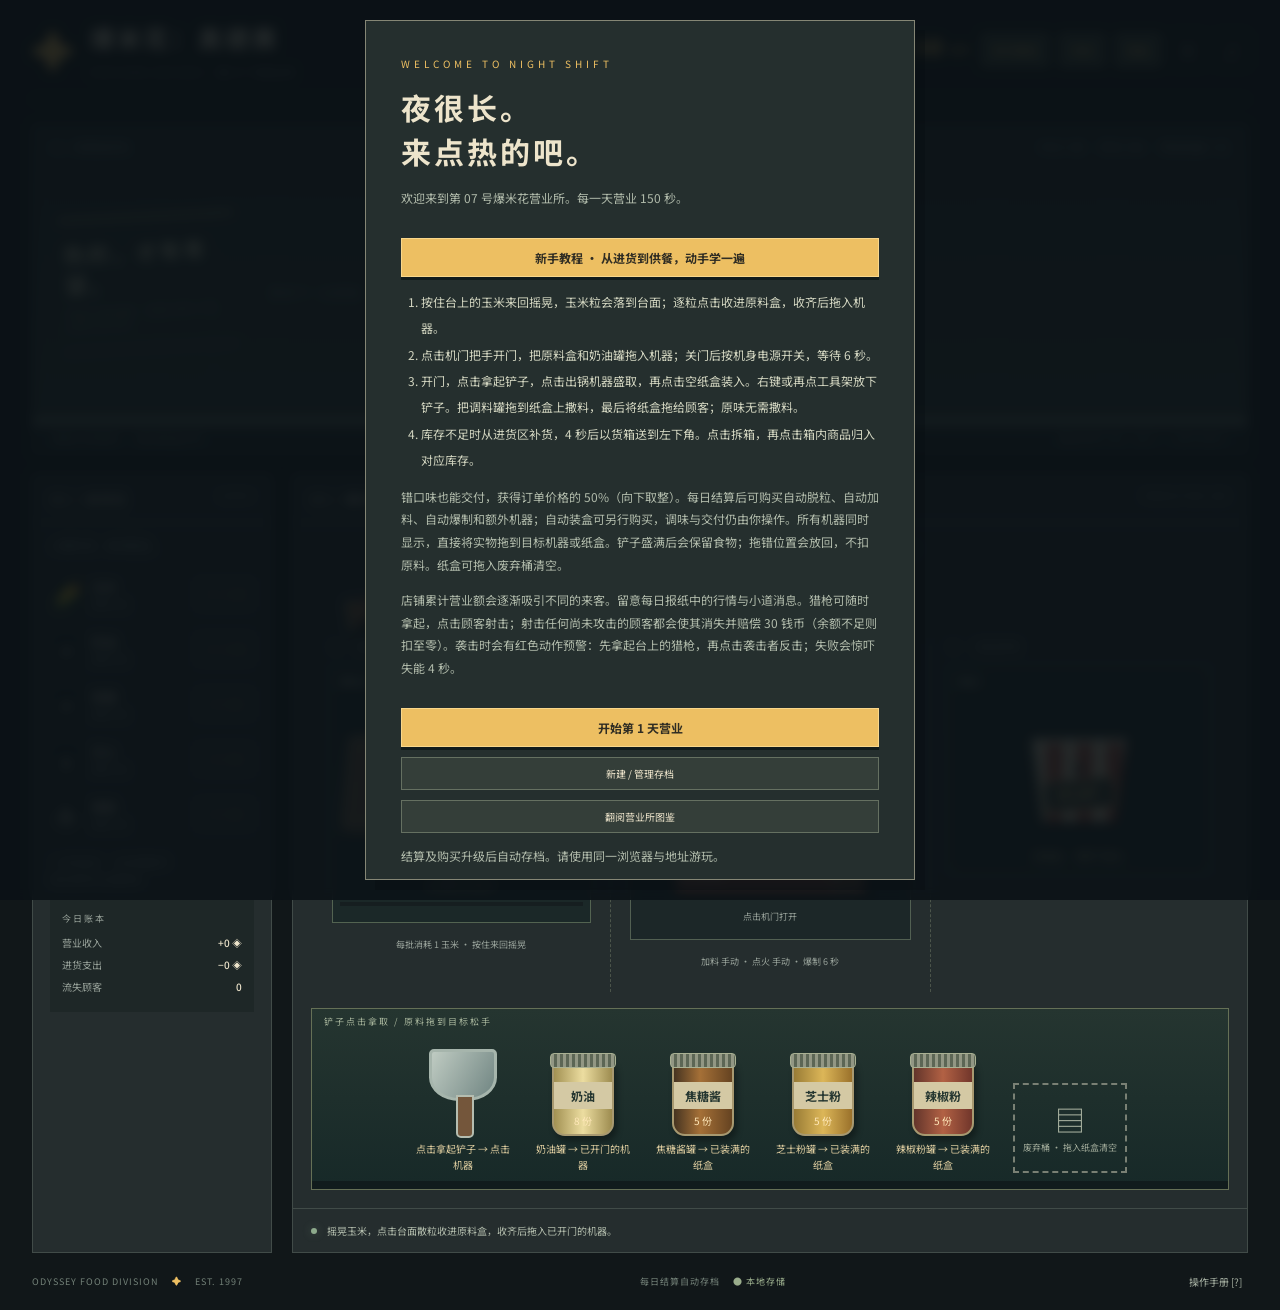
==== commit 52a7cf31: "优化了手感 增加了配置页 添加了新手教程" ====
--- a/index.html
+++ b/index.html
@@ -1,19 +1,20 @@
 <!doctype html>
 <html lang="zh-CN">
-<head><meta charset="utf-8"><meta name="viewport" content="width=device-width,initial-scale=1"><title>爆米花：奥德赛 · 深夜营业所</title><link rel="stylesheet" href="style.css"></head>
+<head><meta charset="utf-8"><meta name="viewport" content="width=device-width,initial-scale=1"><title>爆米花：奥德赛 · 深夜营业所</title><link rel="stylesheet" href="style.css?v=tutorial-1"></head>
 <body>
 <div class="app">
- <header><div class="brand"><span class="brand-icon">✦</span><div><h1>爆米花：奥德赛</h1><small>POPCORN ODYSSEY / 第 07 号营业所</small></div></div><div class="shift"><span class="live-dot"></span> NIGHT SHIFT <b id="day">DAY 01</b></div><div class="stats"><span>营业倒计时 <b id="time">02:30</b></span><span class="wallet">◈ <b id="money">60</b><small> 钱币</small></span><button id="save-manager" class="codex-launch">存档</button><button id="codex" class="codex-launch">图鉴</button><button id="pause" class="icon-btn" title="暂停营业">Ⅱ</button><button id="sound" class="icon-btn" title="声音开关">♪</button></div></header>
+ <header><div class="brand"><span class="brand-icon">✦</span><div><h1>爆米花：奥德赛</h1><small>POPCORN ODYSSEY / 第 07 号营业所</small></div></div><div class="shift"><span class="live-dot"></span> NIGHT SHIFT <b id="day">DAY 01</b></div><div class="stats"><span>营业倒计时 <b id="time">02:30</b></span><span class="wallet">◈ <b id="money">60</b><small> 钱币</small></span><button id="tutorial-launch" class="codex-launch">新手教程</button><button id="save-manager" class="codex-launch">存档</button><button id="codex" class="codex-launch">图鉴</button><button id="pause" class="icon-btn" title="暂停营业">Ⅱ</button><button id="sound" class="icon-btn" title="声音开关">♪</button></div></header>
  <main>
+  <section id="tutorial-panel" class="tutorial-panel" aria-label="新手教程" hidden></section>
   <section class="customers-zone"><div class="section-caption"><span>01 / 顾客接待区</span><span id="served">今日完成 00 单</span></div><div class="wall-sign"><span>热的，才有希望。</span><small>FRESH POPCORN · OPEN UNTIL THE LIGHTS GO OUT</small></div><div id="customers" class="customers"></div><div class="counter-front"><span>请按订单调味 · 拖动纸盒交付</span><span>营业许可 NO. 007 — ODYSSEY</span></div></section>
   <div class="workspace">
-   <aside class="supply panel"><div class="panel-heading"><span>02 / 进货区</span><small>SUPPLY</small></div><p class="muted">小额补货，夜间配送。</p><div id="supplies"></div><div class="delivery-note">↳ 货物将在 4 秒后送达<br>每次进货均从余额扣除</div><div class="ledger"><span>今 日 账 本</span><div>营业收入 <b id="revenue">+0 ◈</b></div><div>进货支出 <b id="expense">−0 ◈</b></div><div>流失顾客 <b id="lost">0</b></div></div></aside>
-   <section class="workbench panel"><div class="panel-heading"><span>03 / 爆米花操作台</span><small>PRODUCTION LINE</small></div><div class="steps"><span id="step1">1 脱粒</span><i>→</i><span id="step2">2 爆制</span><i>→</i><span id="step3">3 装盒</span><i>→</i><span id="step4">4 调味交付</span></div><div id="security-rack" class="security-rack"><button id="shotgun" class="shotgun" aria-label="拿起或放下猎枪"><svg viewBox="0 0 210 50" aria-hidden="true"><path d="M6 33L41 20 81 24 93 16 199 16V22H94L83 33 55 29 25 47Z" fill="#92684d" stroke="#17272b" stroke-width="3"/><path d="M86 14H201V21H85Z" fill="#a4aba0"/><path d="M71 30Q69 43 84 38L90 26" fill="none" stroke="#b4b6a4" stroke-width="3"/></svg><span id="gun-label">拿起猎枪</span></button><button id="fire-shotgun" class="secondary">空放一枪</button><span id="security-status">店员值守</span></div><div class="stations">
+   <aside class="supply panel"><div class="panel-heading"><span>02 / 进货区</span><small>SUPPLY</small></div><p class="muted">小额补货，夜间配送。</p><div id="supplies"></div><div class="delivery-note">↳ 4 秒后送达 · 点击货箱拆开<br>每次进货均从余额扣除</div><div id="delivery-crates" class="delivery-crates" aria-label="到货货箱"></div><div class="ledger"><span>今 日 账 本</span><div>营业收入 <b id="revenue">+0 ◈</b></div><div>进货支出 <b id="expense">−0 ◈</b></div><div>流失顾客 <b id="lost">0</b></div></div></aside>
+   <section class="workbench panel"><div class="panel-heading"><span>03 / 爆米花操作台</span><small>PRODUCTION LINE</small></div><div class="steps"><span id="step1">1 脱粒</span><i>→</i><span id="step2">2 爆制</span><i>→</i><span id="step3">3 装盒</span><i>→</i><span id="step4">4 调味交付</span></div><div id="security-rack" class="security-rack"><button id="shotgun" class="shotgun" aria-label="拿起或放下猎枪"><img class="gun-texture" src="hunting-shotgun.svg" alt="" aria-hidden="true" draggable="false"></button></div><div class="stations">
     <div class="station prep"><div class="station-label">A — 原料处理</div><div id="prep-tables" class="worktable-slots"></div><button id="shell" class="action">取玉米 · 开始脱粒</button><p class="hint">每批消耗 1 玉米 · 按住来回摇晃</p></div>
     <div class="station machine-station"><div class="station-label">B — 高温爆制</div><div id="machine-fleet" class="machine-fleet" aria-label="全部爆米花机"></div><div class="machine-actions"><button id="load" class="secondary">倒入玉米</button><button id="butter" class="secondary">＋ 奶油</button></div><button id="cook" class="action">启动爆米花机</button><p id="machine-hint" class="hint">玉米 + 奶油 → 1 份爆米花 · 6 秒</p></div>
     <div class="station packing"><div class="station-label">C — 装盒调味</div><div id="pack-tables" class="worktable-slots"></div><button id="pack" class="action">装入爆米花</button><div class="flavors"><button data-flavor="original"><i>✧</i>原味</button><button data-flavor="caramel"><i>▰</i>焦糖</button><button data-flavor="cheese"><i>◭</i>芝士</button><button data-flavor="chili"><i>♨</i>辣椒</button></div><button id="discard" class="text-btn">清空当前纸盒</button></div>
    </div><div id="physical-tools"></div><div class="work-status"><span class="status-lamp"></span><span id="instruction">营业准备中。每一份热食，都是漫长夜晚的小小慰藉。</span></div></section>
   </div>
  </main><footer><span>ODYSSEY FOOD DIVISION <b>✦</b> EST. 1997</span><span>每日结算自动存档 <span id="save-state">● 本地存储</span></span><button id="help">操作手册 [?]</button></footer>
-</div><div id="gun-pointer" hidden aria-hidden="true"><span class="gun-reticle">+</span><svg viewBox="0 0 210 50" aria-hidden="true"><path d="M6 33L41 20 81 24 93 16 199 16V22H94L83 33 55 29 25 47Z" fill="#92684d" stroke="#17272b" stroke-width="3"/><path d="M86 14H201V21H85Z" fill="#a4aba0"/><path d="M71 30Q69 43 84 38L90 26" fill="none" stroke="#b4b6a4" stroke-width="3"/></svg><small>已持枪 · 右键放下</small></div><div id="combat-alert" class="combat-alert" role="status"></div><div id="scoop-pointer" hidden aria-hidden="true"></div><div id="object-ghost" hidden aria-hidden="true"></div><div id="toast" role="status"></div><div id="overlay" class="overlay"></div><div id="codex-overlay" class="overlay hidden" role="dialog" aria-modal="true" aria-label="营业所图鉴"></div><script src="catalog-data.js"></script><script src="ui-dom.js"></script><script src="characters.js"></script><script src="interface.js"></script><script src="night-events.js"></script><script src="gun-pointer.js"></script><script src="physical.js"></script><script src="saves.js"></script><script src="game.js"></script><script>installPhysicalControls();</script>
+</div><div id="gun-pointer" hidden aria-hidden="true"><span class="gun-reticle">+</span><img class="gun-texture" src="hunting-shotgun.svg" alt="" aria-hidden="true" draggable="false"><small>已持枪 · 右键放下</small></div><div id="combat-alert" class="combat-alert" role="status"></div><div id="scoop-pointer" hidden aria-hidden="true"></div><div id="object-ghost" hidden aria-hidden="true"></div><div id="toast" role="status"></div><div id="overlay" class="overlay"></div><div id="codex-overlay" class="overlay hidden" role="dialog" aria-modal="true" aria-label="营业所图鉴"></div><script src="catalog-data.js"></script><script src="ui-dom.js?v=scoop-transfer-6"></script><script src="characters.js"></script><script src="interface.js"></script><script src="night-events.js"></script><script src="gun-pointer.js"></script><script src="food-art.js?v=scoop-transfer-6"></script><script src="food-physics.js?v=scoop-transfer-6"></script><script src="food-scenes.js?v=scoop-transfer-6"></script><script src="physical.js?v=scoop-transfer-6"></script><script src="saves.js?v=scoop-transfer-6"></script><script src="tutorial.js?v=1"></script><script src="game.js?v=tutorial-1"></script><script>installPhysicalControls();</script>
 </body></html>
--- a/style.css
+++ b/style.css
@@ -14,11 +14,11 @@
 /* Every workstation has its own complete illustration and controls. */
 .stations{grid-template-columns:minmax(0,1fr) minmax(0,1.08fr) minmax(0,1fr)}.worktable-fleet{display:grid;grid-template-columns:repeat(2,minmax(0,1fr));gap:8px;margin:14px 0}.worktable-fleet.table-count-1{grid-template-columns:minmax(0,1fr)}.worktable-unit{min-width:0;padding:7px;border:1px solid #536351;background:#1b2828}.worktable-unit.selected{border-color:var(--yellow);background:#333e31}.table-select{display:block;width:100%;padding:0;border:0;background:none;color:var(--cream)}.table-select:disabled{opacity:.8}.worktable-unit .prep-art{height:110px}.worktable-unit .corn{transform:rotate(29deg) scale(.65);margin-top:-16px}.worktable-unit .board{width:90%;max-width:130px;height:35px;bottom:9px}.shelled-grains{position:absolute;bottom:12px;right:12%;color:#efc05e;font-size:20px;line-height:.55;letter-spacing:3px;transform:rotate(-8deg);z-index:3;text-shadow:1px 2px #92733c}.worktable-unit .progress{margin:9px 0}.worktable-unit .box-scene{height:113px}.worktable-unit .food-box{transform:scale(.7);margin-top:5px}.worktable-unit .shelf-shadow{max-width:90%;width:110px;bottom:8px}.box-state{display:block;font-size:10px;margin:3px 0 8px;min-height:15px}.table-flavors{display:grid;grid-template-columns:repeat(2,minmax(0,1fr));gap:4px;margin-top:7px}.table-flavors button{font-size:9px;padding:6px 1px;min-height:28px;background:#24332f;color:var(--cream);border:1px solid #59674f}.table-flavors button.selected{color:var(--yellow);border-color:var(--yellow)}.table-count-1 .prep-art{height:160px}.table-count-1 .corn{transform:rotate(29deg) scale(.95);margin-top:5px}.table-count-1 .box-scene{height:160px}.table-count-1 .food-box{transform:scale(1)}.table-count-3 .prep-art,.table-count-4 .prep-art{height:90px}.table-count-3 .corn,.table-count-4 .corn{transform:rotate(29deg) scale(.5);margin-top:-25px}.table-count-3 .box-scene,.table-count-4 .box-scene{height:90px}.table-count-3 .food-box,.table-count-4 .food-box{transform:scale(.58);margin-top:-10px}.worktable-unit .unit-heading{font-size:9px;flex-wrap:wrap}.worktable-unit .unit-heading small{font-size:8px}.worktable-unit .unit-pack{font-size:9px;min-height:30px}@media(max-width:1100px) and (min-width:761px){.station{padding:0 5px}.worktable-fleet{gap:5px}.worktable-unit{padding:5px}.worktable-unit .unit-heading small{font-size:7px}.worktable-unit .unit-pack{font-size:8px}}@media(max-width:760px){.stations{grid-template-columns:1fr 1fr}.worktable-unit{padding:5px}.worktable-fleet{gap:5px}.table-flavors button{font-size:8px}.worktable-unit .unit-heading small{display:block}.worktable-unit .prep-art{height:90px}.worktable-unit .corn{transform:rotate(29deg) scale(.5)}.worktable-unit .food-box{transform:scale(.55)}.worktable-unit .box-scene{height:90px}.table-count-1 .prep-art,.table-count-1 .box-scene{height:140px}.table-count-1 .corn{transform:rotate(29deg) scale(.85)}.table-count-1 .food-box{transform:scale(.9)}}
 
-.security-rack{display:flex;align-items:center;gap:18px;padding:10px 20px;margin:0 18px 15px;border:1px solid #687258;background:#182526;position:sticky;top:0;z-index:5}.shotgun{display:flex;align-items:center;gap:10px;background:#394137;color:var(--cream);border:1px solid #8a9375;padding:5px 12px;flex-shrink:0}.shotgun svg{width:145px;height:40px}.shotgun span{font-size:11px}.shotgun.armed{border-color:var(--yellow);color:var(--yellow);background:#5a5031}.security-rack>span{font-size:11px;color:#b8c1ad}.security-rack.danger{border-color:#d47f60;background:#3d2d29}.customer.attacking{z-index:4}.customer.attacking .order{background:#e1ad8a;outline:3px solid #c05c46}.customer.attacking svg{animation:attack-windup .24s ease-in-out infinite alternate;filter:drop-shadow(0 0 7px #df785477)}.attack-caption{position:absolute;bottom:22px;left:0;right:0;background:#813f30;color:#ffe4b4;font-size:11px;padding:6px;pointer-events:none}.combat-alert{position:fixed;inset:0;pointer-events:none;z-index:8;display:grid;place-items:center;font-size:24px;font-weight:900;color:#f5d6b8;letter-spacing:3px}.combat-alert.stunned{background:#46281e33;box-shadow:inset 0 0 100px #902f3466;text-shadow:0 2px 6px #111}.combat-alert.shot{background:#fff2cc77}.newspaper{color:#303530;background:#dfdac5;padding:24px;border:5px double #586052;font-family:Georgia,'Microsoft YaHei',serif}.newspaper h2{font-size:42px;text-align:center;letter-spacing:12px;margin:12px 0;color:#293d37}.paper-meta{text-align:center;font-size:10px;letter-spacing:2px}.paper-rule{text-align:center;border-top:3px solid #455344;border-bottom:1px solid #455344;padding:8px;font-size:11px}.newspaper article{border-bottom:1px solid #8b917b;padding:17px 0}.newspaper article small{color:#65715c;font-size:10px}.newspaper article h3{font-size:20px;text-align:left;font-weight:900;margin:9px 0}.newspaper article p{color:#4e5b4b;font-size:13px;line-height:1.9}.newspaper article b{font-size:12px}.newspaper .paper-rumour{background:#cbcdb7;padding:13px;margin-top:15px;border:0}.newspaper .paper-footnote{font-size:10px;color:#5c6b55}.newspaper .action{background:#354a3d;color:#e9dfb9;border-color:#637355}@keyframes attack-windup{from{transform:translateY(0) rotate(-3deg) scale(1.02)}to{transform:translateY(-8px) rotate(3deg) scale(1.1)}}@media(max-width:760px){.security-rack{padding:8px;margin:0 9px 12px;gap:9px;flex-wrap:wrap}.shotgun svg{width:105px}.security-rack>span{font-size:10px}.newspaper{padding:14px;border-width:3px}.newspaper h2{font-size:30px;letter-spacing:6px}.newspaper article h3{font-size:17px}.newspaper article p{font-size:12px}.combat-alert{font-size:17px}}
+.security-rack{display:flex;align-items:center;gap:18px;padding:10px 20px;margin:0 18px 15px;border:1px solid #687258;background:#182526;position:sticky;top:0;z-index:5}.shotgun{display:flex;align-items:center;gap:10px;background:#394137;color:var(--cream);border:1px solid #8a9375;padding:5px 12px;flex-shrink:0}.shotgun .gun-texture{width:145px;height:40px}.shotgun span{font-size:11px}.shotgun.armed{border-color:var(--yellow);color:var(--yellow);background:#5a5031}.security-rack>span{font-size:11px;color:#b8c1ad}.security-rack.danger{border-color:#d47f60;background:#3d2d29}.customer.attacking{z-index:4}.customer.attacking .order{background:#e1ad8a;outline:3px solid #c05c46}.customer.attacking svg{animation:attack-windup .24s ease-in-out infinite alternate;filter:drop-shadow(0 0 7px #df785477)}.attack-caption{position:absolute;bottom:22px;left:0;right:0;background:#813f30;color:#ffe4b4;font-size:11px;padding:6px;pointer-events:none}.combat-alert{position:fixed;inset:0;pointer-events:none;z-index:8;display:grid;place-items:center;font-size:24px;font-weight:900;color:#f5d6b8;letter-spacing:3px}.combat-alert.stunned{background:#46281e33;box-shadow:inset 0 0 100px #902f3466;text-shadow:0 2px 6px #111}.combat-alert.shot{background:#fff2cc77}.newspaper{color:#303530;background:#dfdac5;padding:24px;border:5px double #586052;font-family:Georgia,'Microsoft YaHei',serif}.newspaper h2{font-size:42px;text-align:center;letter-spacing:12px;margin:12px 0;color:#293d37}.paper-meta{text-align:center;font-size:10px;letter-spacing:2px}.paper-rule{text-align:center;border-top:3px solid #455344;border-bottom:1px solid #455344;padding:8px;font-size:11px}.newspaper article{border-bottom:1px solid #8b917b;padding:17px 0}.newspaper article small{color:#65715c;font-size:10px}.newspaper article h3{font-size:20px;text-align:left;font-weight:900;margin:9px 0}.newspaper article p{color:#4e5b4b;font-size:13px;line-height:1.9}.newspaper article b{font-size:12px}.newspaper .paper-rumour{background:#cbcdb7;padding:13px;margin-top:15px;border:0}.newspaper .paper-footnote{font-size:10px;color:#5c6b55}.newspaper .action{background:#354a3d;color:#e9dfb9;border-color:#637355}@keyframes attack-windup{from{transform:translateY(0) rotate(-3deg) scale(1.02)}to{transform:translateY(-8px) rotate(3deg) scale(1.1)}}@media(max-width:760px){.security-rack{padding:8px;margin:0 9px 12px;gap:9px;flex-wrap:wrap}.shotgun .gun-texture{width:105px}.security-rack>span{font-size:10px}.newspaper{padding:14px;border-width:3px}.newspaper h2{font-size:30px;letter-spacing:6px}.newspaper article h3{font-size:17px}.newspaper article p{font-size:12px}.combat-alert{font-size:17px}}
 .customer.attacking .patience{background:#875944}.combat-paused .customer.attacking svg{animation-play-state:paused}
 .security-rack #fire-shotgun{flex:none;margin:0;min-height:36px;padding:8px 12px;white-space:nowrap}.security-rack #security-status{flex:1;min-width:140px}
 
-#gun-pointer{position:fixed;z-index:30;pointer-events:none;width:175px;height:70px;filter:drop-shadow(2px 4px 3px #0009)}#gun-pointer[hidden]{display:none}#gun-pointer svg{position:absolute;width:165px;height:42px;left:7px;top:10px;transform:rotate(195deg)}#gun-pointer .gun-reticle{position:absolute;left:-7px;top:-13px;color:#ffe2a0;font:24px monospace;text-shadow:0 1px 3px #000}#gun-pointer small{position:absolute;top:55px;left:15px;white-space:nowrap;color:#f6dfb0;background:#1b282ae6;padding:3px 6px;font-size:9px}
+#gun-pointer{position:fixed;z-index:30;pointer-events:none;width:175px;height:70px;filter:drop-shadow(2px 4px 3px #0009)}#gun-pointer[hidden]{display:none}#gun-pointer .gun-texture{position:absolute;width:165px;height:42px;left:-175px;top:-20px;transform:none}#gun-pointer .gun-reticle{position:absolute;left:-7px;top:-13px;color:#ffe2a0;font:24px monospace;text-shadow:0 1px 3px #000}#gun-pointer small{position:absolute;top:30px;left:-165px;white-space:nowrap;color:#f6dfb0;background:#1b282ae6;padding:3px 6px;font-size:9px}
 /* Physical production: the only clickable production controls are machine hardware. */
 #shell,#load,#butter,#cook,#pack,#discard,.packing>.flavors,.machine-actions{display:none!important}
 .physical-object{position:relative;cursor:grab;touch-action:none;user-select:none;text-align:center;color:var(--cream)}
@@ -30,3 +30,94 @@
 @media(max-width:760px){.tool-shelf{gap:12px;margin:12px 8px}.tool-shelf>.physical-object{width:80px}.physical-object>small{font-size:9px}.grain-bowl{width:70px;height:60px;top:15px}.glass-door span{padding:12px 5px}.physical-object.box{min-height:110px}}
 .scoop-reserved .popcorn-pile{opacity:0!important}.physical-object.box .box-popcorn{pointer-events:none}.physical-object.box .box-scene{pointer-events:none}
 #scoop-pointer{position:fixed;z-index:35;pointer-events:none;width:100px;transform:translate(-32px,-28px) rotate(-18deg);filter:drop-shadow(4px 6px 4px #0009)}#scoop-pointer[hidden]{display:none}#scoop-pointer small{display:block;white-space:nowrap;font-size:10px;background:#172828eb;color:#f7ddb3;padding:5px;transform:rotate(18deg)}#scoop-pointer .scoop-art{margin:0 auto 42px}.save-create{display:flex;gap:12px;align-items:center;margin:18px 0}.save-create .secondary{width:auto;margin:0;white-space:nowrap}.save-create input,#rename-value{min-width:0;flex:1;padding:12px;background:#172828;color:var(--cream);border:1px solid #71806c;font:inherit}.save-list{display:grid;gap:10px;max-height:45vh;overflow:auto}.save-card{display:flex;justify-content:space-between;gap:14px;padding:16px;border:1px solid #5b6a54;background:#1b2b29}.save-card p{margin:7px 0!important;font-size:11px!important}.save-current{color:var(--yellow);border:1px solid #8d9064;padding:2px 5px;font-size:10px;margin-left:10px}.save-actions{display:flex;align-items:center;gap:7px}.save-actions button{padding:8px;background:#354637;border:1px solid #7c8764;color:var(--cream)}@media(max-width:600px){.save-card{flex-direction:column}.save-create{flex-wrap:wrap}.save-create input{width:100%}.save-actions button{flex:1}}
+/* Tactile workstation: stable doors, visible ingredients and unpackable stock. */
+.collecting-prep{isolation:isolate;min-height:205px!important}
+.collecting-prep>.cob{height:125px;max-width:100%;z-index:2}
+.collecting-prep>.cob>small{bottom:10px;font-size:9px}
+.collecting-prep .corn{margin-top:-12px;transform:rotate(29deg) scale(.65)}
+.collecting-prep .board{bottom:65px;width:96%;height:52px;max-width:none}
+.grain-tray{position:absolute;bottom:0;left:0;right:0;z-index:3;text-align:center}
+.grain-tray .grain-bowl{top:0;width:74px;height:40px;padding:0 7px;font-size:22px;line-height:16px;border-radius:4px 4px 18px 18px;background:linear-gradient(#314744 0 30%,#82968b 32%,#344d4b);overflow:hidden}
+.grain-tray small{font-size:9px;color:#dccb9e}
+.loose-kernel{position:absolute;left:var(--gx);bottom:calc(65px + var(--gy));width:30px;height:30px;padding:6px;border:0;background:transparent;z-index:5;touch-action:manipulation;animation:kernel-fall .45s cubic-bezier(.25,.65,.4,1.2) both}
+.loose-kernel i{display:block;width:13px;height:17px;border-radius:45% 45% 35% 35%;background:linear-gradient(120deg,#ffe99b,#d8a032);box-shadow:2px 3px 2px #0006;transform:rotate(var(--r))}
+.loose-kernel:hover i{filter:brightness(1.3);scale:1.2}.loose-kernel:active{scale:.85}
+@keyframes kernel-fall{from{translate:0 -75px;opacity:0}70%{translate:0 3px;opacity:1}to{translate:0 0}}
+.machine-unit{position:relative;overflow:hidden;overflow:clip}.machine{overflow:visible}.machine-glass{perspective:600px}
+.glass-door{transition:transform .48s cubic-bezier(.2,.7,.2,1);backface-visibility:visible;transform-style:preserve-3d}
+.door-open .glass-door{transform:rotateY(-155deg);background:#9eb9ab28}
+.door-open{z-index:2}.glass-door span{backface-visibility:visible}.glass-door:focus-visible,.shotgun:focus-visible{outline:2px solid #f5d989;outline-offset:4px}
+.machine-ingredients{position:absolute;inset:0;overflow:hidden;pointer-events:none;z-index:3}
+.pot-kernel{position:absolute;left:var(--x);bottom:39%;width:7px;height:9px;border-radius:45%;background:#eac166;box-shadow:1px 2px #9a682a;transition:background .4s}
+.butter-piece{position:absolute;left:51%;bottom:41%;width:24px;height:14px;border-radius:3px;background:linear-gradient(135deg,#fff1b8,#e9c86c);box-shadow:3px 3px #ac8c43;transform:rotate(-12deg)}
+.pour-grains .pot-kernel{animation:ingredient-pour .7s var(--delay) backwards}
+.pour-butter .butter-piece{animation:butter-pour .8s both}
+.popping .pot-kernel{background:#fff0bb;width:11px;height:11px;border-radius:40%;box-shadow:3px 0 #fff0bb,-2px -3px #f1d697;animation:kernel-pop .7s var(--delay) infinite}
+.popping .butter-piece{animation:butter-melt 1.5s forwards}.finished .pot-kernel,.finished .butter-piece{visibility:hidden}
+.steam{position:absolute;top:0;left:24%;color:#ece5c277;font-size:25px;letter-spacing:5px;opacity:0}
+.popping .steam{animation:steam-rise 1.6s infinite}
+@keyframes ingredient-pour{from{transform:translate(-22px,-110px) rotate(-150deg)}70%{transform:translate(0,4px) rotate(20deg)}to{transform:translate(0,0)}}
+@keyframes butter-pour{from{transform:translate(28px,-100px) rotate(100deg)}75%{transform:translate(0,3px) rotate(-12deg)}to{transform:rotate(-12deg)}}
+@keyframes butter-melt{to{transform:scale(2,.15);opacity:0}}
+@keyframes kernel-pop{0%,100%{transform:translateY(0) scale(.65)}48%{transform:translateY(calc(-1 * var(--jump))) rotate(155deg) scale(1.1)}}
+@keyframes steam-rise{from{translate:0 25px;opacity:0}50%{opacity:.6}to{translate:0 -15px;opacity:0}}
+.delivery-crates{display:flex;flex-direction:column-reverse;align-items:center;gap:0;padding:22px 10px 10px;min-height:35px}
+.delivery-crates:empty{display:none}.delivery-crate{position:relative;width:148px;height:85px;flex:none;filter:drop-shadow(4px 6px 3px #0005);animation:crate-arrive .4s ease-out}
+.delivery-crate:nth-child(even){translate:9px 0;rotate:2deg}.crate-lid{position:absolute;inset:0 0 22px;border:2px solid #b69c6c;background:linear-gradient(90deg,#8d6b45 43%,#c6af7d 44% 55%,#8d6b45 56%);color:#f5e3b8;z-index:2;transform-origin:top;transition:transform .35s}
+.crate-lid span{background:#534631dd;padding:3px 8px;font-size:12px}.crate-lid small{display:block;margin-top:8px;font-size:9px}.crate-front{position:absolute;bottom:0;left:0;right:0;height:26px;border:2px solid #b69c6c;background:#785938;color:#e5c996;padding:3px 9px;font-size:10px;z-index:3}.crate-front span{float:right}
+.opened{height:115px;margin-top:24px}.opened .crate-lid{transform:perspective(300px) rotateX(145deg);height:38px;opacity:1}.opened .crate-lid small{visibility:hidden}.crate-contents{position:absolute;inset:0 2px 20px;background:#403326;border:5px solid #8d6b45}.crate-goods{width:100%;height:100%;background:none;border:0;color:#f4d280;font-size:32px;animation:goods-rise .35s ease-out}.crate-goods small{display:block;font-size:10px;color:#efdfba}.crate-goods:hover{filter:brightness(1.2)}
+@keyframes crate-arrive{from{transform:translateX(-35px);opacity:0}to{transform:translateX(0);opacity:1}}@keyframes goods-rise{from{transform:translateY(12px);opacity:0}to{transform:translateY(0);opacity:1}}
+.security-rack,.security-rack.danger{position:relative;top:auto;border:0;background:none;box-shadow:none;padding:0 24px;margin:0 18px 8px;min-height:58px;z-index:3}
+.shotgun,.shotgun.armed{border:0;background:none;padding:0 8px;box-shadow:none;transform:rotate(-5deg);filter:drop-shadow(4px 7px 3px #0008);transition:transform .22s,opacity .2s}
+.gun-texture{object-fit:contain;user-select:none}.shotgun .gun-texture{width:190px;height:52px}.shotgun:hover{transform:translateY(-4px) rotate(-2deg)}.shotgun.armed{opacity:.18;transform:translateY(-8px) rotate(-12deg)}.shotgun.reloading{animation:gun-settle .35s ease-out}.shotgun:disabled{opacity:.5}
+@keyframes gun-settle{from{transform:translateY(-15px) rotate(-14deg)}to{transform:rotate(-5deg)}}
+@media(max-width:760px){.delivery-crates{flex-direction:row;flex-wrap:wrap;justify-content:flex-start;align-items:flex-end;gap:8px}.delivery-crate{width:130px}.delivery-crate:nth-child(even){translate:0 0}.security-rack{padding:0 12px;margin:0 8px}.shotgun .gun-texture{width:160px}}
+@media(prefers-reduced-motion:reduce){.loose-kernel,.pot-kernel,.butter-piece,.steam,.delivery-crate,.crate-goods,.shotgun{animation-duration:.01ms!important;animation-iteration-count:1!important}.glass-door,.crate-lid{transition-duration:.01ms}}
+
+.prep-art>.grain-tray.physical-object{height:auto;z-index:3}
+.prep-art>.grain-tray.physical-object>small{position:static;background:none}
+.door-open .glass-door{pointer-events:none}.door-open .glass-door span{pointer-events:auto}
+.machine.cooking .popcorn-pile{height:var(--batch-height);transition:height .2s linear}
+.collection-flight{position:fixed;z-index:50;pointer-events:none;color:#f6d67c;font:bold 25px Georgia;text-shadow:1px 2px #95662c}
+/* Independent SVG food bodies; positions come from the collision simulation. */
+.collecting-prep .corn{width:58px;height:112px;background:none;margin:0 auto;transform:rotate(22deg) scale(.85)}
+.corn>svg{display:block;width:100%;height:100%}.collecting-prep>.cob{height:110px}
+.collecting-prep .board{height:91px;bottom:66px;transform:skewX(-5deg);border-radius:5px}
+.prep-food-field{position:absolute;left:6%;right:6%;bottom:72px;height:80px;z-index:5;pointer-events:none}
+.machine-food-field{position:absolute;inset:0;overflow:hidden;pointer-events:none}
+.machine-food-field[hidden]{display:none}
+.food-body{position:absolute;display:block;padding:0;margin:0;border:0;background:none;box-shadow:none;translate:-50% -50%;rotate:var(--food-angle);transform:none!important;transition:none;animation:none;line-height:0;pointer-events:none}
+button.food-body{cursor:pointer;pointer-events:auto;touch-action:manipulation}
+
+.food-body>svg{display:block;width:100%;height:100%;overflow:visible;pointer-events:none}
+button.food-body:hover>svg{filter:brightness(1.13)}button.food-body:focus-visible{outline:2px solid #ffe09c;outline-offset:5px}
+.machine .pot{top:25%;height:24%;left:24%;width:52%;pointer-events:none}
+.machine-ingredients .butter-piece{left:51%;bottom:54%;z-index:2;pointer-events:none}
+.food-handful{display:block;position:relative;width:100%;height:100%;pointer-events:none}
+.food-handful>i{display:block;position:absolute;height:auto;aspect-ratio:1;pointer-events:none}
+.food-handful svg{display:block;width:100%;height:100%}
+.grain-bowl .food-handful{height:31px}.box-popcorn{background:none!important;overflow:visible}
+.box-popcorn .food-handful{height:52px}.scoop-art .food-handful{height:45px}
+.collection-flight:has(svg){width:21px;height:24px}.collection-flight svg{width:100%;height:100%}
+/* Picking up the corn hides its parked image without collapsing the workstation. */
+.physical-object.held-source{visibility:hidden;pointer-events:none}
+/* Filter-free hardware keeps the leaf in the same 3D projection while hovered.
+   A brightness filter on this ancestor would flatten its preserve-3d children. */
+/* Fold the leaf inward; the machine cell clips any remaining visual overflow.
+   The fixed hit area still opens/closes the door without moving on hover. */
+.machine-unit .glass-door,.machine-unit .glass-door:hover,.machine-unit .glass-door:disabled{position:absolute;inset:0;display:block;width:100%;height:100%;margin:0;padding:0;border:0;background:transparent;box-shadow:none;opacity:1;transform:none!important;filter:none!important;transition:none!important;animation:none!important;pointer-events:auto;perspective:600px;perspective-origin:left center;overflow:visible;cursor:pointer}
+.machine-unit .glass-door:disabled{cursor:default}
+.machine-unit .glass-door .door-leaf{position:absolute;inset:0;width:100%;height:100%;margin:0;padding:0;border:3px solid #89917a;background:linear-gradient(115deg,#c1e0d71c,#bfd9d705);box-shadow:none;pointer-events:none;transform-origin:left center;transform:rotateY(var(--door-angle));transition:none;backface-visibility:visible}
+.door-handle{position:absolute;right:3px;top:40%;padding:10px 4px;background:#b7ab80;color:#273a37;box-shadow:2px 2px 2px #0008;font-style:normal;pointer-events:none}
+.machine-unit.door-opening,.machine-unit.door-closing{z-index:3}
+.door-opening .glass-door .door-leaf{animation:door-open-fixed .5s ease-in-out both}
+.door-closing .glass-door .door-leaf{animation:door-close-fixed .5s ease-in-out both}
+@keyframes door-open-fixed{from{transform:rotateY(0deg)}to{transform:rotateY(85deg)}}
+@keyframes door-close-fixed{from{transform:rotateY(85deg)}to{transform:rotateY(0deg)}}
+@media(prefers-reduced-motion:reduce){.door-opening .glass-door .door-leaf,.door-closing .glass-door .door-leaf{animation-duration:.01ms}}
+.collecting-prep>.cob>small{top:-12px;bottom:auto;background:none;white-space:nowrap;pointer-events:none}
+
+/* Guided practice stays above the workspace, without covering drag targets. */
+.tutorial-panel{position:sticky;top:8px;z-index:15;margin:16px 0;padding:14px 20px;background:#243330;border:1px solid var(--yellow);box-shadow:0 6px 24px #0006;border-radius:8px}
+.tutorial-panel[hidden]{display:none}.tutorial-top{display:flex;justify-content:space-between;align-items:center;gap:12px}.tutorial-top strong{color:var(--yellow)}.tutorial-top button{width:auto;margin:0;padding:6px 12px}.tutorial-panel h3{margin:8px 0 5px;font-size:17px}.tutorial-panel p{margin:0 0 7px;line-height:1.7}.tutorial-panel small{color:var(--muted);font-size:11px}.tutorial-steps{display:flex;gap:8px;list-style:none;padding:0;margin:9px 0;flex-wrap:wrap}.tutorial-steps li{padding:3px 12px;border:1px solid var(--line);font-size:12px;color:var(--muted)}.tutorial-steps .current{background:var(--yellow);color:#202a2b;border-color:var(--yellow)}.tutorial-steps .done{color:#b1d5ac}.tutorial-focus{outline:3px solid var(--yellow)!important;outline-offset:3px;scroll-margin-top:250px}.stats{gap:12px}
+@media(max-width:760px){.tutorial-panel{top:0;padding:10px 12px}.tutorial-panel h3{font-size:15px}.tutorial-panel p{font-size:12px}.tutorial-steps{gap:4px}.tutorial-steps li{padding:3px 6px}.tutorial-top button{font-size:11px}}
